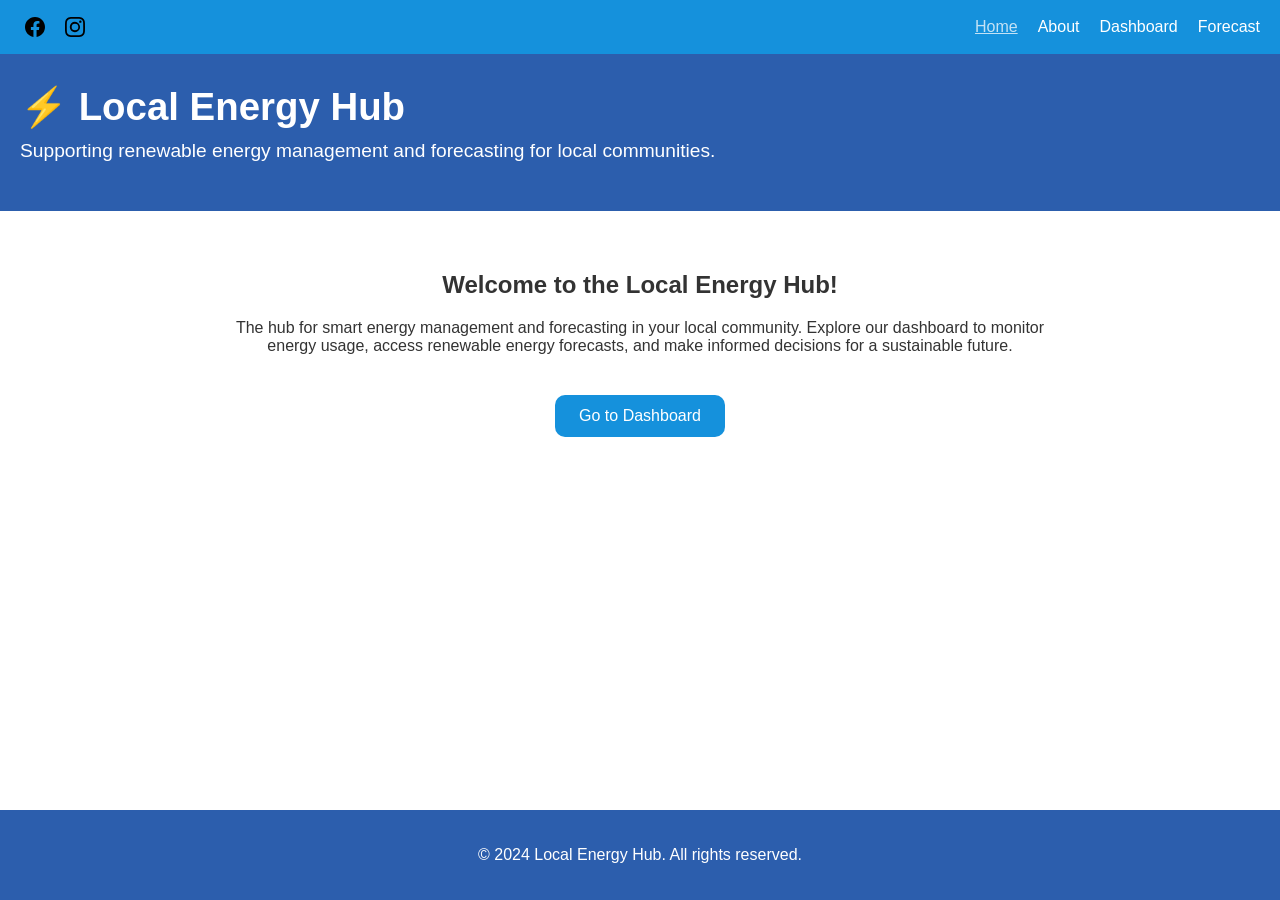
==== index.html @ 80b17054 "Refactor CSS, update navigation active state, fix footer layout, clean HTML structure" ====
<!DOCTYPE html>
<html lang="en">
<head>
    <meta charset="UTF-8">
    <title>Local Energy Hub</title>
    <link rel="stylesheet" href="css/style.css">
</head>

<body>

<header id="homepageHeader">

    <div class="headerTopBar">
        <div id="socialIcons">
            <img class="socialIcon" src="images/facebook.svg" alt="facebook">
            <img class="socialIcon" src="images/instagram.svg" alt="instagram">
        </div>

        <nav id="homepageNavigationMenu">
            <a href="index.html" class="navActive">Home</a>
            <a href="about.html">About</a>
            <a href="dashboard.html">Dashboard</a>
            <a href="forecast.html">Forecast</a>
        </nav>
    </div>

    <div class="headerContent">
        <h1 id="homepageTitle">⚡ Local Energy Hub</h1>
        <p id="homepageSubtitle">
            Supporting renewable energy management and forecasting for local communities.
        </p>
    </div>

</header>

<main>

    <section id="homepageWrapperOne">
        <h2 id="homepageWelcome">Welcome to the Local Energy Hub!</h2>

        <p id="homepageMissionStatement">
            The hub for smart energy management and forecasting in your local community.
            Explore our dashboard to monitor energy usage, access renewable energy forecasts,
            and make informed decisions for a sustainable future.
        </p>
    </section>

    <div id="homepageButtonWrapper">
        <button id="homepageDashboardButton" onclick="location.href='dashboard.html'">
            Go to Dashboard
        </button>
    </div>

</main>

<footer id="homepageFooter">
    <p>&copy; 2024 Local Energy Hub. All rights reserved.</p>
</footer>

</body>
</html>
---- css/style.css ----
/* --------------------------------------------------
   GLOBAL RESET & BASE
-------------------------------------------------- */
* {
    box-sizing: border-box;
}

html, body {
    margin: 0;
    padding: 0;
    height: 100%; /* Needed for sticky footer */
}

body {
    font-family: Arial, sans-serif;
    background: #fff;
    color: #333;

    display: flex;
    flex-direction: column; /* Enables sticky footer */
}

/* --------------------------------------------------
   SHARED HEADER (Homepage + About)
-------------------------------------------------- */
header {
    width: 100%;
    background-color: #2C5EAD;
    color: white;
}

/* Top Bar */
.headerTopBar {
    background-color: #1591DC;
    display: flex;
    justify-content: space-between;
    align-items: center;
    padding: 12px 20px;
    width: 100%;
}

/* Social Icons */
#socialIcons,
#aboutSocialIcons {
    display: flex;
    gap: 10px;
}

.socialIcon {
    width: 30px;
    height: 30px;
    padding: 5px;
    cursor: pointer;
    transition: transform 0.3s ease;
}

.socialIcon:hover {
    transform: scale(1.2);
}

/* Navigation */
#homepageNavigationMenu,
#aboutNavigationMenu {
    display: flex;
    gap: 20px;
}

#homepageNavigationMenu a,
#aboutNavigationMenu a {
    color: white;
    text-decoration: none;
    font-weight: 500;
}

#homepageNavigationMenu a:hover,
#aboutNavigationMenu a:hover {
    text-decoration: underline;
    color: #C4E2F5;
}

/* ACTIVE NAV ITEM */
#homepageNavigationMenu a.navActive,
#aboutNavigationMenu a.navActive {
    text-decoration: underline;
    color: #C4E2F5;
}


/* Header Content */
.headerContent {
    padding: 30px 20px;
}

#homepageTitle,
#aboutTitle {
    margin: 0;
    font-size: 2.4em;
}

#homepageSubtitle,
#aboutSubtitle {
    margin-top: 10px;
    font-size: 1.2em;
}

/* --------------------------------------------------
   MAIN CONTENT (Shared)
-------------------------------------------------- */
main {
    flex: 1; /* Pushes footer down */
    max-width: 900px;
    margin: 40px auto;
    padding: 0 20px;
}

/* --------------------------------------------------
   HOMEPAGE SECTIONS
-------------------------------------------------- */
#homepageWelcome {
    text-align: center;
    margin-bottom: 20px;
}

#homepageMissionStatement {
    text-align: center;
    margin-bottom: 40px;
}

#homepageButtonWrapper {
    text-align: center;
}

/* Buttons */
button {
    background-color: #1591DC;
    color: white;
    border: none;
    padding: 12px 24px;
    border-radius: 10px;
    cursor: pointer;
    font-size: 1em;
    transition: 0.2s ease;
}

button:hover {
    background-color: #C4E2F5;
    color: black;
    border: 1px solid #1591DC;
}

/* --------------------------------------------------
   ABOUT PAGE SECTIONS
-------------------------------------------------- */
#aboutSectionIntro,
#aboutSectionMission,
#aboutSectionTeam {
    margin-bottom: 40px;
}

#aboutWelcome,
#aboutMissionTitle,
#aboutTeamTitle {
    text-align: center;
    margin-bottom: 20px;
}

#aboutDescription,
#aboutMissionText,
#aboutTeamText {
    text-align: center;
    line-height: 1.6;
    max-width: 800px;
    margin: 0 auto;
}

/* --------------------------------------------------
   FOOTER (Shared)
-------------------------------------------------- */
footer {
    background-color: #2C5EAD;
    color: white;
    text-align: center;
    padding: 20px;
    width: 100%;
    margin-top: 40px;
}
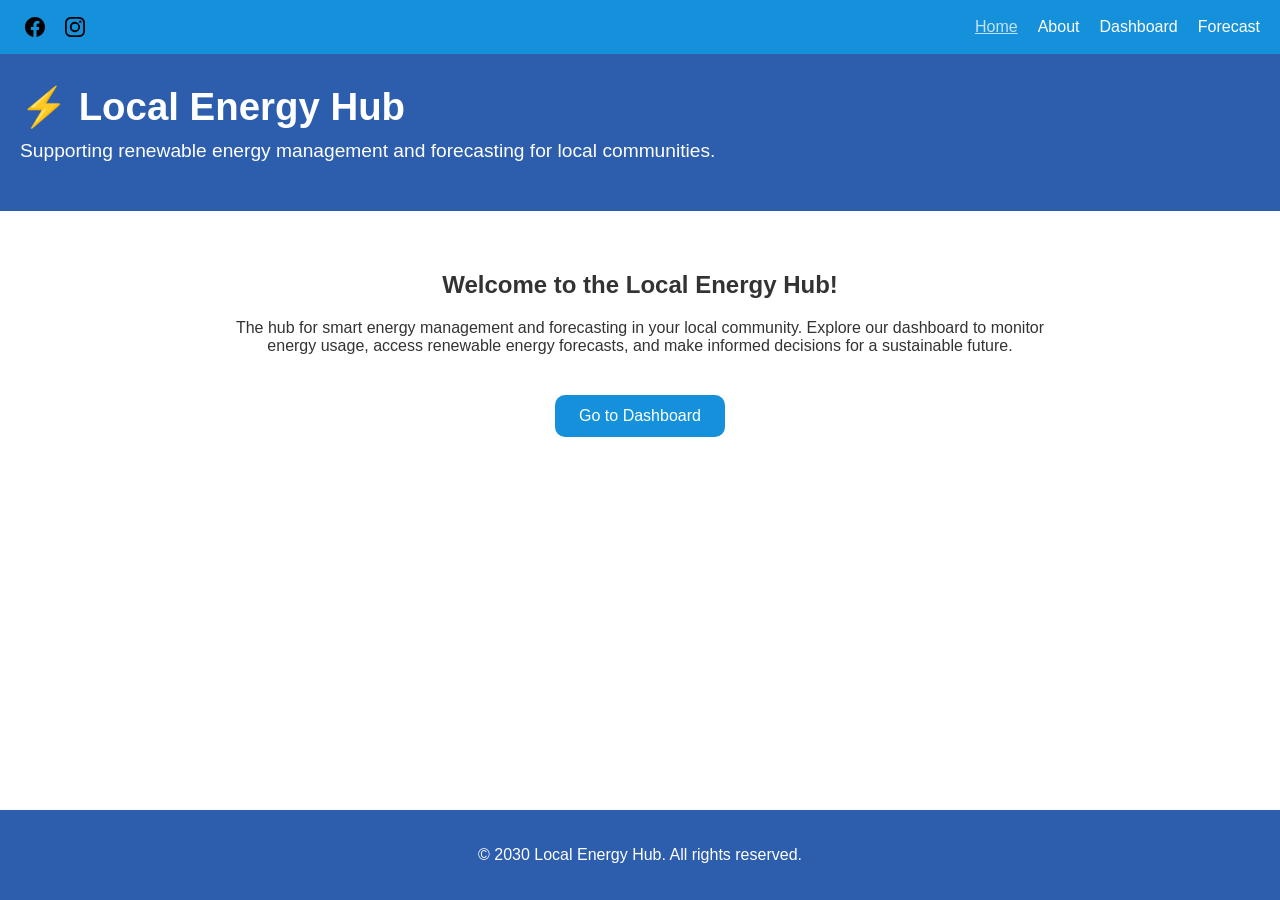
==== commit af17d6a9: "Refactor CSS, 'dashboard.html'. Added folders 'images', 'diagrams', 'icons' and  'photos' inside the" ====
--- a/index.html
+++ b/index.html
@@ -12,8 +12,8 @@
 
     <div class="headerTopBar">
         <div id="socialIcons">
-            <img class="socialIcon" src="images/facebook.svg" alt="facebook">
-            <img class="socialIcon" src="images/instagram.svg" alt="instagram">
+            <img class="socialIcon" src="images/icons/facebook.svg" alt="facebook">
+            <img class="socialIcon" src="images/icons/instagram.svg" alt="instagram">
         </div>
 
         <nav id="homepageNavigationMenu">
@@ -54,7 +54,7 @@
 </main>
 
 <footer id="homepageFooter">
-    <p>&copy; 2024 Local Energy Hub. All rights reserved.</p>
+    <p>&copy; 2030 Local Energy Hub. All rights reserved.</p>
 </footer>
 
 </body>
--- a/css/style.css
+++ b/css/style.css
@@ -41,7 +41,9 @@
 
 /* Social Icons */
 #socialIcons,
-#aboutSocialIcons {
+#aboutSocialIcons,
+#dashboardSocialIcons,
+#forecastSocialIcons {
     display: flex;
     gap: 10px;
 }
@@ -60,27 +62,35 @@
 
 /* Navigation */
 #homepageNavigationMenu,
-#aboutNavigationMenu {
+#aboutNavigationMenu,
+#dashboardNavigationMenu,
+#forecastNavigationMenu {
     display: flex;
     gap: 20px;
 }
 
 #homepageNavigationMenu a,
-#aboutNavigationMenu a {
+#aboutNavigationMenu a,
+#dashboardNavigationMenu a,
+#forecastNavigationMenu a {
     color: white;
     text-decoration: none;
     font-weight: 500;
 }
 
 #homepageNavigationMenu a:hover,
-#aboutNavigationMenu a:hover {
+#aboutNavigationMenu a:hover,
+#dashboardNavigationMenu a:hover,
+#forecastNavigationMenu a:hover {
     text-decoration: underline;
     color: #C4E2F5;
 }
 
 /* ACTIVE NAV ITEM */
 #homepageNavigationMenu a.navActive,
-#aboutNavigationMenu a.navActive {
+#aboutNavigationMenu a.navActive,
+#dashboardNavigationMenu a.navActive,
+#forecastNavigationMenu a.navActive {
     text-decoration: underline;
     color: #C4E2F5;
 }
@@ -92,7 +102,9 @@
 }
 
 #homepageTitle,
-#aboutTitle {
+#aboutTitle,
+#dashboardTitle,
+#forecastTitle {
     margin: 0;
     font-size: 2.4em;
 }
@@ -173,6 +185,32 @@
     margin: 0 auto;
 }
 
+/* About Image */
+#aboutSectionImage img {
+    width: 100%;
+    margin: 0;
+    padding: 0;
+}
+
+#aboutImage {
+  width: 100%;
+  height: 600px;
+  display: block;
+}
+
+
+/* --------------------------------------------------
+   DASHBOARD PAGE SECTIONS
+-------------------------------------------------- */
+
+
+
+/* --------------------------------------------------
+   FORECAST PAGE SECTIONS
+-------------------------------------------------- */
+
+
+
 /* --------------------------------------------------
    FOOTER (Shared)
 -------------------------------------------------- */
@@ -184,3 +222,10 @@
     width: 100%;
     margin-top: 40px;
 }
+
+/* --------------------------------------------------
+   SPACER
+-------------------------------------------------- */
+#spacer-lg {
+    height: 40px;
+}
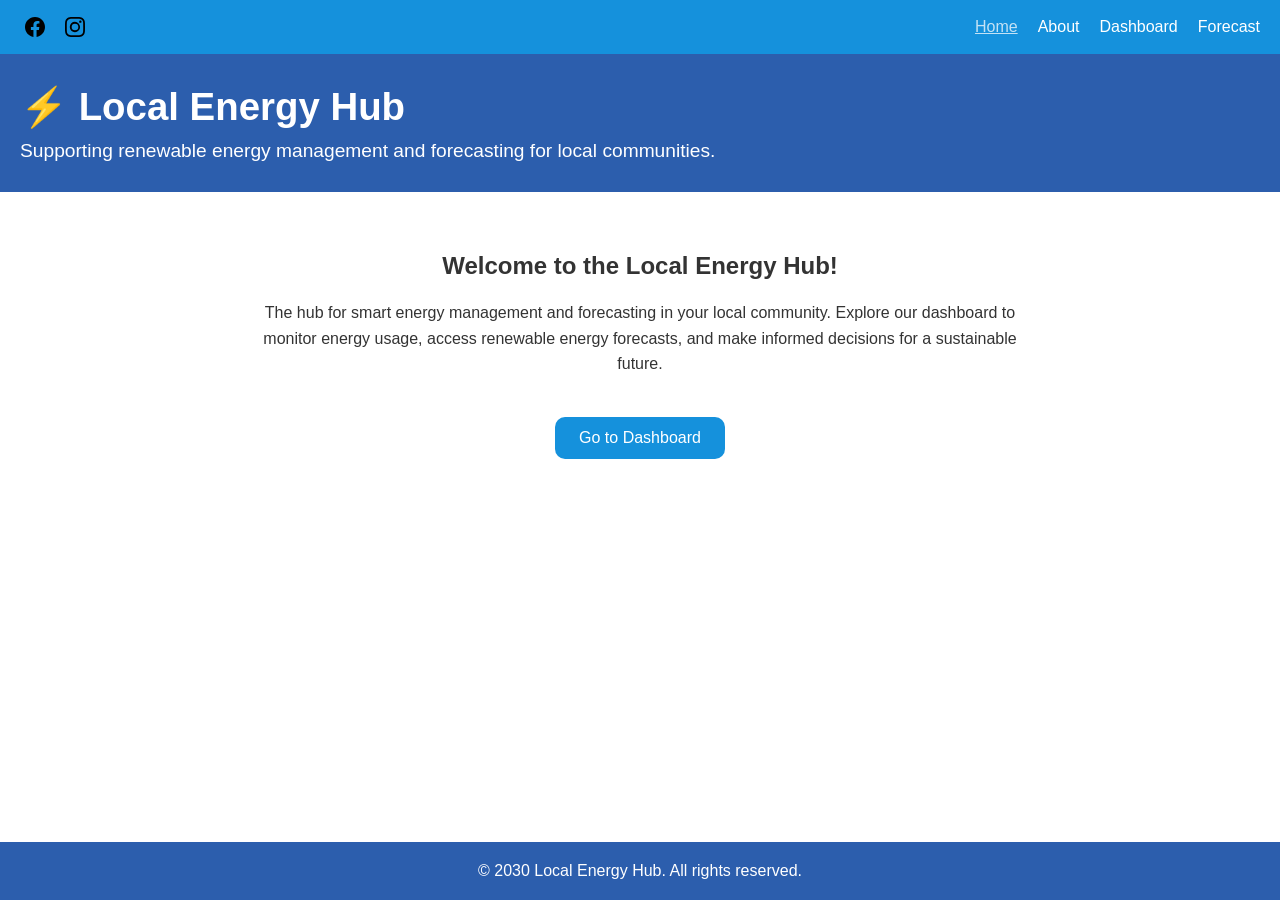
==== commit 3315cdf5: "Refactor CSS, 'dashboard.html'." ====
--- a/index.html
+++ b/index.html
@@ -1,5 +1,6 @@
 <!DOCTYPE html>
 <html lang="en">
+
 <head>
     <meta charset="UTF-8">
     <title>Local Energy Hub</title>
@@ -8,54 +9,84 @@
 
 <body>
 
-<header id="homepageHeader">
+    <header class="site-header">
 
-    <div class="headerTopBar">
-        <div id="socialIcons">
-            <img class="socialIcon" src="images/icons/facebook.svg" alt="facebook">
-            <img class="socialIcon" src="images/icons/instagram.svg" alt="instagram">
+        <div class="header-top-bar">
+
+            <div class="social-icons">
+                <img
+                    class="social-icon"
+                    src="images/icons/facebook.svg"
+                    alt="Facebook"
+                >
+
+                <img
+                    class="social-icon"
+                    src="images/icons/instagram.svg"
+                    alt="Instagram"
+                >
+            </div>
+
+            <nav class="navigation-menu">
+                <a href="index.html" class="nav-active">Home</a>
+                <a href="about.html">About</a>
+                <a href="dashboard.html">Dashboard</a>
+                <a href="forecast.html">Forecast</a>
+            </nav>
+
         </div>
 
-        <nav id="homepageNavigationMenu">
-            <a href="index.html" class="navActive">Home</a>
-            <a href="about.html">About</a>
-            <a href="dashboard.html">Dashboard</a>
-            <a href="forecast.html">Forecast</a>
-        </nav>
-    </div>
+        <div class="header-content">
+            <h1 class="page-title">
+                ⚡ Local Energy Hub
+            </h1>
 
-    <div class="headerContent">
-        <h1 id="homepageTitle">⚡ Local Energy Hub</h1>
-        <p id="homepageSubtitle">
-            Supporting renewable energy management and forecasting for local communities.
-        </p>
-    </div>
+            <p class="page-subtitle">
+                Supporting renewable energy management and forecasting
+                for local communities.
+            </p>
+        </div>
 
-</header>
+    </header>
 
-<main>
 
-    <section id="homepageWrapperOne">
-        <h2 id="homepageWelcome">Welcome to the Local Energy Hub!</h2>
+    <main class="main-content">
 
-        <p id="homepageMissionStatement">
-            The hub for smart energy management and forecasting in your local community.
-            Explore our dashboard to monitor energy usage, access renewable energy forecasts,
-            and make informed decisions for a sustainable future.
-        </p>
-    </section>
+        <section class="content-section">
 
-    <div id="homepageButtonWrapper">
-        <button id="homepageDashboardButton" onclick="location.href='dashboard.html'">
-            Go to Dashboard
-        </button>
-    </div>
+            <h2 class="section-title">
+                Welcome to the Local Energy Hub!
+            </h2>
 
-</main>
+            <p class="section-text">
+                The hub for smart energy management and forecasting
+                in your local community. Explore our dashboard to
+                monitor energy usage, access renewable energy forecasts,
+                and make informed decisions for a sustainable future.
+            </p>
 
-<footer id="homepageFooter">
-    <p>&copy; 2030 Local Energy Hub. All rights reserved.</p>
-</footer>
+        </section>
+
+
+        <div class="home-button-wrapper">
+
+            <button
+                class="button"
+                type="button"
+                onclick="location.href='dashboard.html'"
+            >
+                Go to Dashboard
+            </button>
+
+        </div>
+
+    </main>
+
+
+    <footer class="site-footer">
+        <p>&copy; 2030 Local Energy Hub. All rights reserved.</p>
+    </footer>
 
 </body>
+
 </html>
--- a/css/style.css
+++ b/css/style.css
@@ -1,14 +1,16 @@
 /* --------------------------------------------------
    GLOBAL RESET & BASE
 -------------------------------------------------- */
+
 * {
     box-sizing: border-box;
 }
 
-html, body {
+html,
+body {
     margin: 0;
     padding: 0;
-    height: 100%; /* Needed for sticky footer */
+    height: 100%;
 }
 
 body {
@@ -17,215 +19,358 @@
     color: #333;
 
     display: flex;
-    flex-direction: column; /* Enables sticky footer */
-}
-
-/* --------------------------------------------------
-   SHARED HEADER (Homepage + About)
--------------------------------------------------- */
-header {
+    flex-direction: column;
+}
+
+
+/* --------------------------------------------------
+   HEADER
+-------------------------------------------------- */
+
+.site-header {
     width: 100%;
     background-color: #2C5EAD;
     color: white;
 }
 
+
 /* Top Bar */
-.headerTopBar {
+
+.header-top-bar {
     background-color: #1591DC;
+
     display: flex;
     justify-content: space-between;
     align-items: center;
+
     padding: 12px 20px;
     width: 100%;
 }
 
+
 /* Social Icons */
-#socialIcons,
-#aboutSocialIcons,
-#dashboardSocialIcons,
-#forecastSocialIcons {
+
+.social-icons {
     display: flex;
     gap: 10px;
 }
 
-.socialIcon {
+.social-icon {
     width: 30px;
     height: 30px;
     padding: 5px;
+
     cursor: pointer;
+
     transition: transform 0.3s ease;
 }
 
-.socialIcon:hover {
+.social-icon:hover {
     transform: scale(1.2);
 }
 
+
 /* Navigation */
-#homepageNavigationMenu,
-#aboutNavigationMenu,
-#dashboardNavigationMenu,
-#forecastNavigationMenu {
+
+.navigation-menu {
     display: flex;
     gap: 20px;
 }
 
-#homepageNavigationMenu a,
-#aboutNavigationMenu a,
-#dashboardNavigationMenu a,
-#forecastNavigationMenu a {
+.navigation-menu a {
     color: white;
+
     text-decoration: none;
     font-weight: 500;
 }
 
-#homepageNavigationMenu a:hover,
-#aboutNavigationMenu a:hover,
-#dashboardNavigationMenu a:hover,
-#forecastNavigationMenu a:hover {
+.navigation-menu a:hover,
+.navigation-menu a.nav-active {
+    color: #C4E2F5;
+
     text-decoration: underline;
-    color: #C4E2F5;
-}
-
-/* ACTIVE NAV ITEM */
-#homepageNavigationMenu a.navActive,
-#aboutNavigationMenu a.navActive,
-#dashboardNavigationMenu a.navActive,
-#forecastNavigationMenu a.navActive {
-    text-decoration: underline;
-    color: #C4E2F5;
 }
 
 
 /* Header Content */
-.headerContent {
+
+.header-content {
     padding: 30px 20px;
 }
 
-#homepageTitle,
-#aboutTitle,
-#dashboardTitle,
-#forecastTitle {
+.page-title {
     margin: 0;
     font-size: 2.4em;
 }
 
-#homepageSubtitle,
-#aboutSubtitle {
+.page-subtitle {
     margin-top: 10px;
+    margin-bottom: 0;
+
     font-size: 1.2em;
 }
 
-/* --------------------------------------------------
-   MAIN CONTENT (Shared)
--------------------------------------------------- */
-main {
-    flex: 1; /* Pushes footer down */
+
+/* --------------------------------------------------
+   MAIN CONTENT
+-------------------------------------------------- */
+
+.main-content {
+    flex: 1;
+
+    width: 100%;
     max-width: 900px;
+
     margin: 40px auto;
     padding: 0 20px;
 }
 
-/* --------------------------------------------------
-   HOMEPAGE SECTIONS
--------------------------------------------------- */
-#homepageWelcome {
-    text-align: center;
+
+/* --------------------------------------------------
+   SHARED SECTIONS
+-------------------------------------------------- */
+
+.content-section {
+    margin-bottom: 40px;
+}
+
+.section-title {
     margin-bottom: 20px;
-}
-
-#homepageMissionStatement {
-    text-align: center;
-    margin-bottom: 40px;
-}
-
-#homepageButtonWrapper {
-    text-align: center;
-}
-
-/* Buttons */
-button {
+
+    text-align: center;
+}
+
+.section-text {
+    max-width: 800px;
+
+    margin: 0 auto;
+
+    text-align: center;
+    line-height: 1.6;
+}
+
+
+/* --------------------------------------------------
+   BUTTONS
+-------------------------------------------------- */
+
+.button {
     background-color: #1591DC;
     color: white;
+
     border: none;
+    border-radius: 10px;
+
     padding: 12px 24px;
-    border-radius: 10px;
+
     cursor: pointer;
     font-size: 1em;
+
     transition: 0.2s ease;
 }
 
-button:hover {
+.button:hover {
     background-color: #C4E2F5;
     color: black;
+
     border: 1px solid #1591DC;
 }
 
-/* --------------------------------------------------
-   ABOUT PAGE SECTIONS
--------------------------------------------------- */
-#aboutSectionIntro,
-#aboutSectionMission,
-#aboutSectionTeam {
-    margin-bottom: 40px;
-}
-
-#aboutWelcome,
-#aboutMissionTitle,
-#aboutTeamTitle {
-    text-align: center;
-    margin-bottom: 20px;
-}
-
-#aboutDescription,
-#aboutMissionText,
-#aboutTeamText {
-    text-align: center;
+
+/* --------------------------------------------------
+   HOMEPAGE
+-------------------------------------------------- */
+
+.home-button-wrapper {
+    text-align: center;
+}
+
+
+/* --------------------------------------------------
+   ABOUT PAGE
+-------------------------------------------------- */
+
+.about-image-section img {
+    width: 100%;
+
+    margin: 0;
+    padding: 0;
+}
+
+.about-image {
+    width: 100%;
+    height: 600px;
+
+    display: block;
+    object-fit: cover;
+}
+
+
+/* --------------------------------------------------
+   DASHBOARD PAGE
+-------------------------------------------------- */
+
+.dashboard-section {
+    margin-bottom: 50px;
+}
+
+
+/* Energy Cards */
+
+.energy-cards {
+    display: flex;
+    gap: 20px;
+
+    margin-top: 30px;
+}
+
+.energy-card {
+    flex: 1;
+
+    padding: 20px;
+
+    background-color: #F5F9FC;
+
+    border: 1px solid #C4E2F5;
+    border-radius: 10px;
+
+    text-align: center;
+}
+
+.energy-card-title {
+    margin-top: 0;
+    margin-bottom: 15px;
+}
+
+.energy-value {
+    margin: 0;
+
+    color: #2C5EAD;
+
+    font-size: 2em;
+    font-weight: bold;
+}
+
+.energy-label {
+    margin-top: 10px;
+    margin-bottom: 0;
+
+    color: #666;
+}
+
+
+/* Energy Insight */
+
+.energy-insight {
+    max-width: 700px;
+
+    margin: 30px auto 0;
+    padding: 25px;
+
+    background-color: #F5F9FC;
+
+    border: 1px solid #C4E2F5;
+    border-radius: 10px;
+
+    text-align: center;
+}
+
+.energy-insight h3 {
+    margin-top: 0;
+
+    color: #2C5EAD;
+}
+
+.energy-insight p {
     line-height: 1.6;
-    max-width: 800px;
-    margin: 0 auto;
-}
-
-/* About Image */
-#aboutSectionImage img {
-    width: 100%;
-    margin: 0;
-    padding: 0;
-}
-
-#aboutImage {
-  width: 100%;
-  height: 600px;
-  display: block;
-}
-
-
-/* --------------------------------------------------
-   DASHBOARD PAGE SECTIONS
--------------------------------------------------- */
-
-
-
-/* --------------------------------------------------
-   FORECAST PAGE SECTIONS
--------------------------------------------------- */
-
-
-
-/* --------------------------------------------------
-   FOOTER (Shared)
--------------------------------------------------- */
-footer {
+}
+
+
+/* Progress Bar */
+
+.progress-bar {
+    width: 100%;
+    height: 20px;
+
+    margin-top: 20px;
+
+    background-color: #ddd;
+
+    border-radius: 10px;
+
+    overflow: hidden;
+}
+
+.progress-bar-fill {
+    width: 62%;
+    height: 100%;
+
+    background-color: #1591DC;
+}
+
+.progress-label {
+    margin-bottom: 0;
+
+    font-weight: bold;
+}
+
+
+/* Chart */
+
+.chart-placeholder {
+    min-height: 250px;
+
+    display: flex;
+    justify-content: center;
+    align-items: center;
+
+    margin-top: 30px;
+
+    background-color: #F5F9FC;
+
+    border: 2px dashed #C4E2F5;
+    border-radius: 10px;
+
+    color: #666;
+}
+
+.chart-placeholder p {
+    margin: 0;
+}
+
+
+/* --------------------------------------------------
+   FORECAST PAGE
+-------------------------------------------------- */
+
+/* Forecast styles will go here later. */
+
+
+/* --------------------------------------------------
+   FOOTER
+-------------------------------------------------- */
+
+.site-footer {
+    width: 100%;
+
+    margin-top: 40px;
+    padding: 20px;
+
     background-color: #2C5EAD;
     color: white;
-    text-align: center;
-    padding: 20px;
-    width: 100%;
-    margin-top: 40px;
-}
+
+    text-align: center;
+}
+
+.site-footer p {
+    margin: 0;
+}
+
 
 /* --------------------------------------------------
    SPACER
 -------------------------------------------------- */
-#spacer-lg {
+
+.spacer-lg {
     height: 40px;
 }
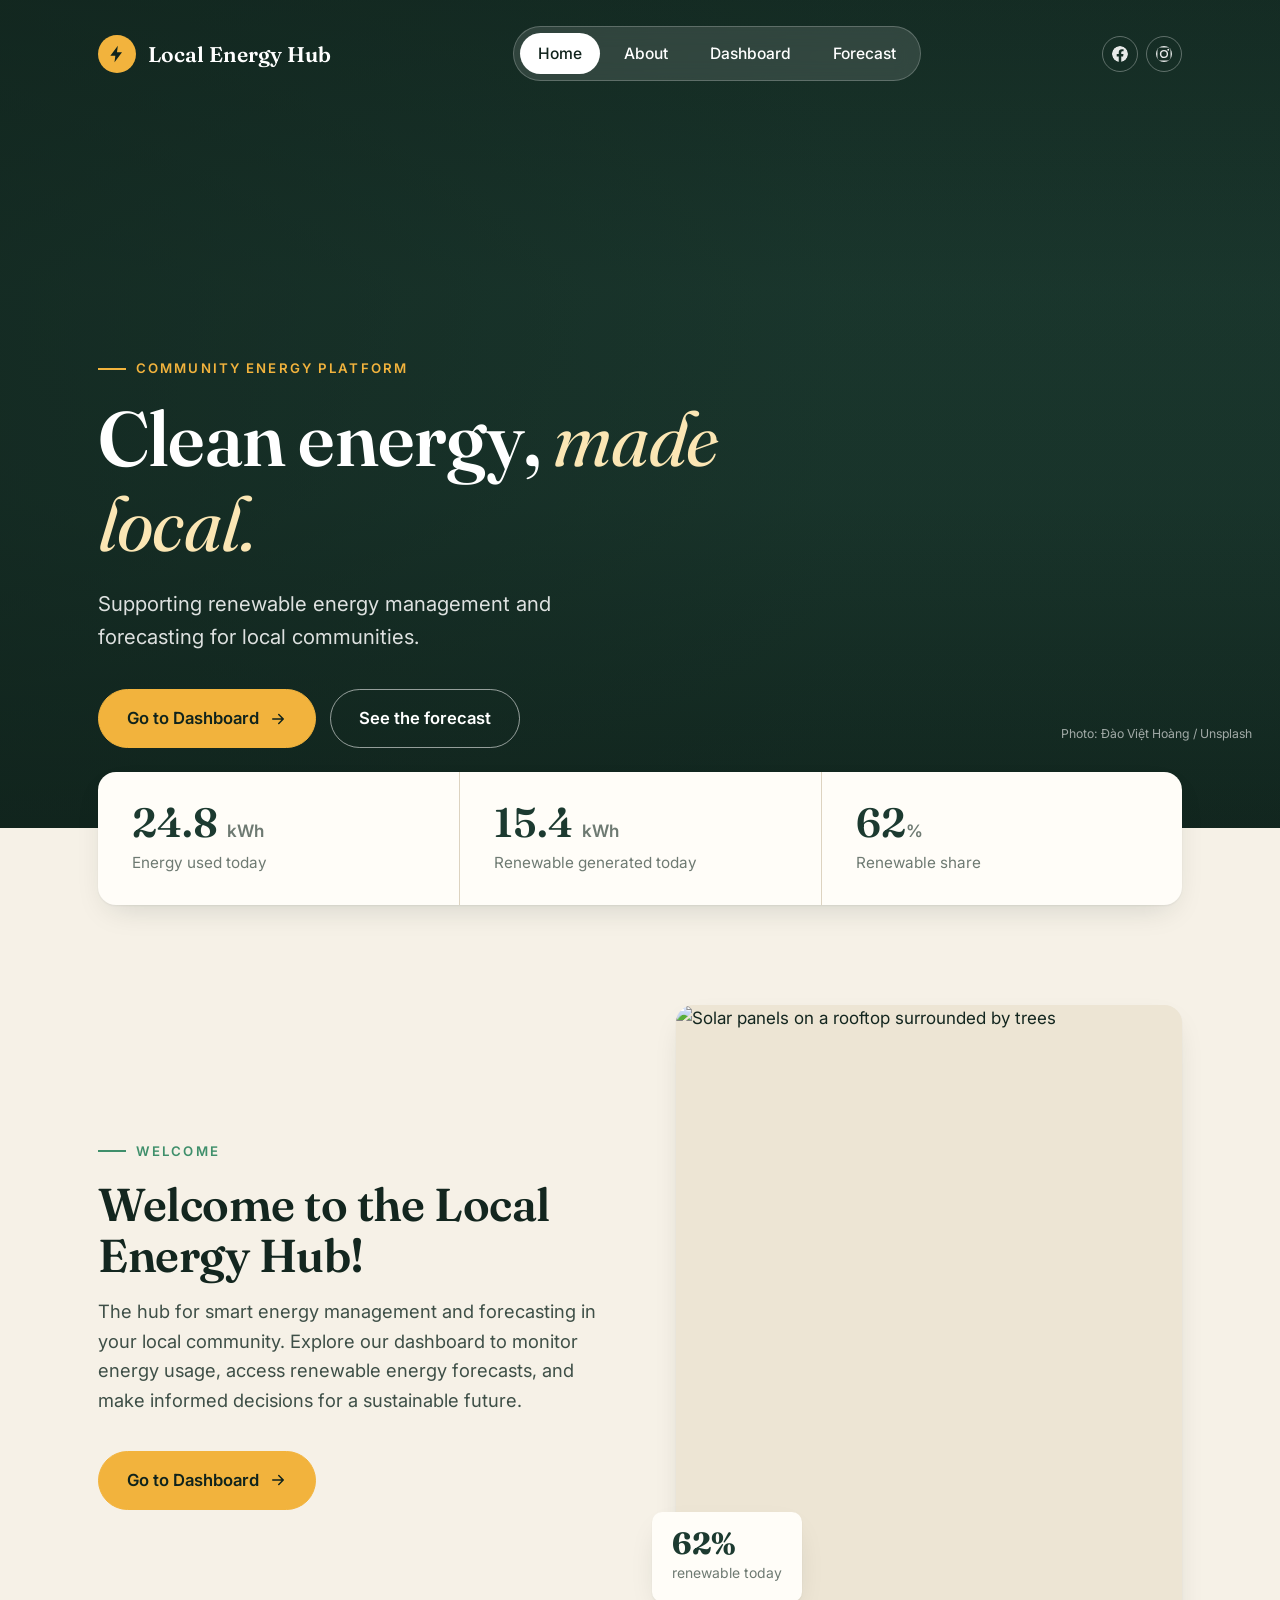
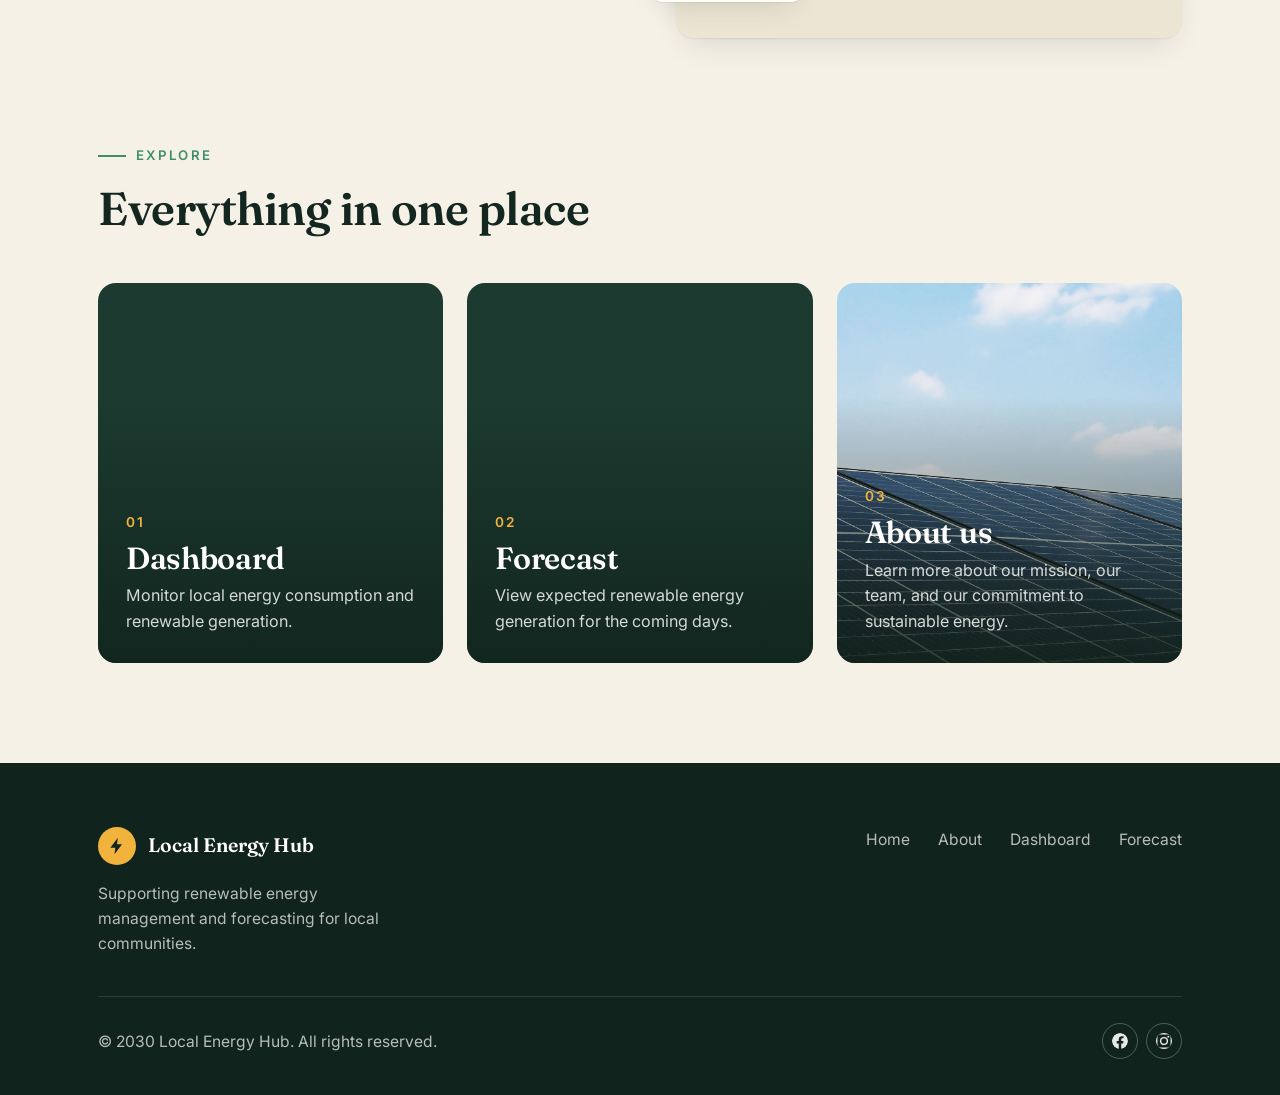
==== commit 102adce4: "Redesign site visuals with photos and new layout Co-Authored-By: Claude Opus 5.5 <noreply@anthropic." ====
--- a/index.html
+++ b/index.html
@@ -3,88 +3,148 @@
 
 <head>
     <meta charset="UTF-8">
+    <meta name="viewport" content="width=device-width, initial-scale=1.0">
     <title>Local Energy Hub</title>
+    <link rel="preconnect" href="https://fonts.googleapis.com">
+    <link rel="preconnect" href="https://fonts.gstatic.com" crossorigin>
+    <link href="https://fonts.googleapis.com/css2?family=Fraunces:ital,opsz,wght@0,9..144,400;0,9..144,600;1,9..144,400&family=Inter:wght@400;500;600;700&display=swap" rel="stylesheet">
     <link rel="stylesheet" href="css/style.css">
 </head>
 
 <body>
 
     <header class="site-header">
+        <div class="container header-top-bar">
+            <a class="brand" href="index.html">
+                <span class="brand-mark"><svg viewBox="0 0 24 24" fill="currentColor" aria-hidden="true"><path d="M13 2 4 14h6l-1 8 9-12h-6z"/></svg></span>
+                Local Energy Hub
+            </a>
+            <nav class="navigation-menu">
+                    <a href="index.html" class="nav-active">Home</a>
+                    <a href="about.html">About</a>
+                    <a href="dashboard.html">Dashboard</a>
+                    <a href="forecast.html">Forecast</a>
+            </nav>
+            <div class="social-icons">
+                    <img class="social-icon" src="images/icons/facebook.svg" alt="Facebook">
+                    <img class="social-icon" src="images/icons/instagram.svg" alt="Instagram">
+                </div>
+        </div>
+    </header>
 
-        <div class="header-top-bar">
+    <section class="hero hero-home" style="background-image: url('https://images.unsplash.com/photo-1767627616133-8486af8da288?auto=format&fit=crop&w=1800&q=80');">
+        <div class="container">
+            <p class="eyebrow">Community energy platform</p>
+            <h1 class="page-title">Clean energy, <em>made local.</em></h1>
+            <p class="page-subtitle">
+                Supporting renewable energy management and forecasting for local communities.
+            </p>
+            <div class="hero-actions">
+                <a class="button" href="dashboard.html">Go to Dashboard <svg viewBox="0 0 24 24" fill="none" stroke="currentColor" stroke-width="2" stroke-linecap="round" stroke-linejoin="round" aria-hidden="true"><path d="M5 12h14M13 6l6 6-6 6"/></svg></a>
+                <a class="button button-ghost" href="forecast.html">See the forecast</a>
+            </div>
+        </div>
+        <p class="photo-credit">Photo: Đào Việt Hoàng / Unsplash</p>
+    </section>
 
-            <div class="social-icons">
-                <img
-                    class="social-icon"
-                    src="images/icons/facebook.svg"
-                    alt="Facebook"
-                >
-
-                <img
-                    class="social-icon"
-                    src="images/icons/instagram.svg"
-                    alt="Instagram"
-                >
+    <main class="main-content">
+        <div class="container">
+            <div class="stat-strip">
+                <div class="stat">
+                    <p class="stat-value">24.8 <small>kWh</small></p>
+                    <p class="stat-label">Energy used today</p>
+                </div>
+                <div class="stat">
+                    <p class="stat-value">15.4 <small>kWh</small></p>
+                    <p class="stat-label">Renewable generated today</p>
+                </div>
+                <div class="stat">
+                    <p class="stat-value">62<small>%</small></p>
+                    <p class="stat-label">Renewable share</p>
+                </div>
             </div>
-
-            <nav class="navigation-menu">
-                <a href="index.html" class="nav-active">Home</a>
-                <a href="about.html">About</a>
-                <a href="dashboard.html">Dashboard</a>
-                <a href="forecast.html">Forecast</a>
-            </nav>
-
         </div>
 
-        <div class="header-content">
-            <h1 class="page-title">
-                ⚡ Local Energy Hub
-            </h1>
-
-            <p class="page-subtitle">
-                Supporting renewable energy management and forecasting
-                for local communities.
-            </p>
-        </div>
-
-    </header>
-
-
-    <main class="main-content">
+        <section class="content-section">
+            <div class="container split">
+                <div>
+                    <p class="eyebrow">Welcome</p>
+                    <h2 class="section-title">Welcome to the Local Energy Hub!</h2>
+                    <p class="section-text">
+                        The hub for smart energy management and forecasting
+                        in your local community. Explore our dashboard to
+                        monitor energy usage, access renewable energy forecasts,
+                        and make informed decisions for a sustainable future.
+                    </p>
+                    <div class="home-button-wrapper">
+                        <a class="button" href="dashboard.html">Go to Dashboard <svg viewBox="0 0 24 24" fill="none" stroke="currentColor" stroke-width="2" stroke-linecap="round" stroke-linejoin="round" aria-hidden="true"><path d="M5 12h14M13 6l6 6-6 6"/></svg></a>
+                    </div>
+                </div>
+                <div class="split-media">
+                    <img src="https://images.unsplash.com/photo-1762960504300-1bcbdd8d9e53?auto=format&fit=crop&w=1200&q=80" alt="Solar panels on a rooftop surrounded by trees">
+                    <div class="media-badge">
+                        <strong>62%</strong>
+                        <span>renewable today</span>
+                    </div>
+                </div>
+            </div>
+        </section>
 
         <section class="content-section">
-
-            <h2 class="section-title">
-                Welcome to the Local Energy Hub!
-            </h2>
-
-            <p class="section-text">
-                The hub for smart energy management and forecasting
-                in your local community. Explore our dashboard to
-                monitor energy usage, access renewable energy forecasts,
-                and make informed decisions for a sustainable future.
-            </p>
-
+            <div class="container">
+                <div class="section-head">
+                    <p class="eyebrow">Explore</p>
+                    <h2 class="section-title">Everything in one place</h2>
+                </div>
+                <div class="tiles">
+                    <a class="tile" href="dashboard.html" style="background-image: url('https://images.unsplash.com/photo-1602315458066-a6ca1638b96f?auto=format&fit=crop&w=900&q=80');">
+                        <span class="tile-number">01</span>
+                        <h3>Dashboard</h3>
+                        <p>Monitor local energy consumption and renewable generation.</p>
+                    </a>
+                    <a class="tile" href="forecast.html" style="background-image: url('https://images.unsplash.com/photo-1780047053902-9bcf0f8af9fb?auto=format&fit=crop&w=900&q=80');">
+                        <span class="tile-number">02</span>
+                        <h3>Forecast</h3>
+                        <p>View expected renewable energy generation for the coming days.</p>
+                    </a>
+                    <a class="tile" href="about.html" style="background-image: url('images/photos/solar-panels-web.jpg');">
+                        <span class="tile-number">03</span>
+                        <h3>About us</h3>
+                        <p>Learn more about our mission, our team, and our commitment to sustainable energy.</p>
+                    </a>
+                </div>
+            </div>
         </section>
-
-
-        <div class="home-button-wrapper">
-
-            <button
-                class="button"
-                type="button"
-                onclick="location.href='dashboard.html'"
-            >
-                Go to Dashboard
-            </button>
-
-        </div>
-
     </main>
 
-
     <footer class="site-footer">
-        <p>&copy; 2030 Local Energy Hub. All rights reserved.</p>
+        <div class="container">
+            <div class="footer-grid">
+                <div>
+                    <a class="brand" href="index.html">
+                        <span class="brand-mark"><svg viewBox="0 0 24 24" fill="currentColor" aria-hidden="true"><path d="M13 2 4 14h6l-1 8 9-12h-6z"/></svg></span>
+                        Local Energy Hub
+                    </a>
+                    <p class="footer-tagline">
+                        Supporting renewable energy management and forecasting
+                        for local communities.
+                    </p>
+                </div>
+                <nav class="footer-links">
+                    <a href="index.html">Home</a>
+                    <a href="about.html">About</a>
+                    <a href="dashboard.html">Dashboard</a>
+                    <a href="forecast.html">Forecast</a>
+                </nav>
+            </div>
+            <div class="footer-bottom">
+                <p>&copy; 2030 Local Energy Hub. All rights reserved.</p>
+                <div class="social-icons">
+                    <img class="social-icon" src="images/icons/facebook.svg" alt="Facebook">
+                    <img class="social-icon" src="images/icons/instagram.svg" alt="Instagram">
+                </div>
+            </div>
+        </div>
     </footer>
 
 </body>
--- a/css/style.css
+++ b/css/style.css
@@ -1,3 +1,35 @@
+/* --------------------------------------------------
+   LOCAL ENERGY HUB · REDESIGN
+   Warm, editorial "indie studio" look:
+   cream paper, deep forest ink, sun-yellow accent.
+-------------------------------------------------- */
+
+:root {
+    --paper: #F6F1E7;
+    --paper-deep: #EDE5D4;
+    --card: #FFFDF8;
+    --ink: #13261F;
+    --ink-soft: #3E4F47;
+    --muted: #6E7A72;
+    --line: #DDD3C0;
+
+    --forest: #1C3A30;
+    --forest-deep: #10231C;
+    --leaf: #3F8F6B;
+    --sun: #F2B33D;
+    --sun-soft: #FBE6B4;
+    --sky: #6FA8C7;
+
+    --radius: 18px;
+    --radius-sm: 10px;
+    --shadow: 0 1px 2px rgba(19, 38, 31, 0.06),
+              0 12px 32px -12px rgba(19, 38, 31, 0.18);
+
+    --font-display: "Fraunces", Georgia, serif;
+    --font-body: "Inter", system-ui, -apple-system, "Segoe UI", sans-serif;
+}
+
+
 /* --------------------------------------------------
    GLOBAL RESET & BASE
 -------------------------------------------------- */
@@ -10,41 +42,165 @@
 body {
     margin: 0;
     padding: 0;
-    height: 100%;
 }
 
 body {
-    font-family: Arial, sans-serif;
-    background: #fff;
-    color: #333;
+    min-height: 100vh;
 
     display: flex;
     flex-direction: column;
+
+    background: var(--paper);
+    color: var(--ink);
+
+    font-family: var(--font-body);
+    font-size: 17px;
+    line-height: 1.6;
+
+    -webkit-font-smoothing: antialiased;
+}
+
+img {
+    max-width: 100%;
+    display: block;
+}
+
+a {
+    color: inherit;
+}
+
+h1,
+h2,
+h3 {
+    font-family: var(--font-display);
+    font-weight: 600;
+    line-height: 1.1;
+    letter-spacing: -0.01em;
+}
+
+.container {
+    width: 100%;
+    max-width: 1140px;
+
+    margin: 0 auto;
+    padding: 0 28px;
+}
+
+.eyebrow {
+    display: inline-flex;
+    align-items: center;
+    gap: 10px;
+
+    margin: 0 0 18px;
+
+    font-size: 0.78em;
+    font-weight: 600;
+    letter-spacing: 0.16em;
+    text-transform: uppercase;
+
+    color: var(--leaf);
+}
+
+.eyebrow::before {
+    content: "";
+
+    width: 28px;
+    height: 2px;
+
+    background: currentColor;
 }
 
 
 /* --------------------------------------------------
-   HEADER
+   SHARED HEADER (sits on top of the hero photo)
 -------------------------------------------------- */
 
 .site-header {
-    width: 100%;
-    background-color: #2C5EAD;
-    color: white;
-}
-
-
-/* Top Bar */
+    position: absolute;
+    top: 0;
+    left: 0;
+    right: 0;
+    z-index: 10;
+
+    color: #fff;
+}
 
 .header-top-bar {
-    background-color: #1591DC;
-
     display: flex;
     justify-content: space-between;
     align-items: center;
 
-    padding: 12px 20px;
-    width: 100%;
+    padding-top: 26px;
+    padding-bottom: 26px;
+}
+
+.brand {
+    display: flex;
+    align-items: center;
+    gap: 12px;
+
+    text-decoration: none;
+
+    font-family: var(--font-display);
+    font-size: 1.25em;
+    font-weight: 600;
+}
+
+.brand-mark {
+    width: 38px;
+    height: 38px;
+
+    display: grid;
+    place-items: center;
+
+    border-radius: 50%;
+
+    background: var(--sun);
+    color: var(--forest-deep);
+}
+
+.brand-mark svg {
+    width: 20px;
+    height: 20px;
+}
+
+
+/* Navigation */
+
+.navigation-menu {
+    display: flex;
+    align-items: center;
+    gap: 6px;
+
+    padding: 6px;
+
+    background: rgba(255, 255, 255, 0.12);
+    border: 1px solid rgba(255, 255, 255, 0.22);
+    border-radius: 999px;
+
+    backdrop-filter: blur(10px);
+    -webkit-backdrop-filter: blur(10px);
+}
+
+.navigation-menu a {
+    padding: 8px 18px;
+
+    border-radius: 999px;
+
+    font-size: 0.92em;
+    font-weight: 500;
+    text-decoration: none;
+
+    transition: background 0.2s ease, color 0.2s ease;
+}
+
+.navigation-menu a:hover {
+    background: rgba(255, 255, 255, 0.16);
+}
+
+.navigation-menu a.nav-active {
+    background: #fff;
+    color: var(--forest-deep);
 }
 
 
@@ -52,62 +208,123 @@
 
 .social-icons {
     display: flex;
-    gap: 10px;
+    gap: 8px;
 }
 
 .social-icon {
-    width: 30px;
-    height: 30px;
-    padding: 5px;
+    width: 36px;
+    height: 36px;
+    padding: 9px;
+
+    border: 1px solid rgba(255, 255, 255, 0.35);
+    border-radius: 50%;
+
+    filter: invert(1);
+    opacity: 0.9;
 
     cursor: pointer;
 
-    transition: transform 0.3s ease;
+    transition: transform 0.2s ease;
+}
+
+/* invert() flips the border too, so draw it dark to end up light */
+.site-header .social-icon {
+    border-color: rgba(0, 0, 0, 0.35);
 }
 
 .social-icon:hover {
-    transform: scale(1.2);
-}
-
-
-/* Navigation */
-
-.navigation-menu {
-    display: flex;
-    gap: 20px;
-}
-
-.navigation-menu a {
-    color: white;
-
-    text-decoration: none;
-    font-weight: 500;
-}
-
-.navigation-menu a:hover,
-.navigation-menu a.nav-active {
-    color: #C4E2F5;
-
-    text-decoration: underline;
-}
-
-
-/* Header Content */
-
-.header-content {
-    padding: 30px 20px;
+    transform: translateY(-2px);
+}
+
+
+/* --------------------------------------------------
+   HERO (photo header on every page)
+-------------------------------------------------- */
+
+.hero {
+    position: relative;
+
+    min-height: 560px;
+
+    display: flex;
+    align-items: flex-end;
+
+    padding: 170px 0 80px;
+
+    background-color: var(--forest);
+    background-size: cover;
+    background-position: center;
+
+    color: #fff;
+
+    overflow: hidden;
+}
+
+.hero::before {
+    content: "";
+
+    position: absolute;
+    inset: 0;
+
+    background:
+        linear-gradient(90deg, rgba(16, 35, 28, 0.6) 0%, rgba(16, 35, 28, 0.15) 65%),
+        linear-gradient(180deg, rgba(16, 35, 28, 0.55) 0%, rgba(16, 35, 28, 0.05) 35%, rgba(16, 35, 28, 0.15) 60%, rgba(16, 35, 28, 0.85) 100%);
+}
+
+.hero > .container {
+    position: relative;
+}
+
+.hero-home {
+    min-height: 92vh;
+}
+
+.hero-home .photo-credit {
+    bottom: 72px;
+}
+
+.hero .eyebrow {
+    color: var(--sun);
 }
 
 .page-title {
-    margin: 0;
-    font-size: 2.4em;
+    max-width: 780px;
+
+    margin: 0;
+
+    font-size: clamp(2.6em, 6vw, 4.6em);
+}
+
+.page-title em {
+    font-style: italic;
+    font-weight: 400;
+    color: var(--sun-soft);
 }
 
 .page-subtitle {
-    margin-top: 10px;
-    margin-bottom: 0;
+    max-width: 560px;
+
+    margin: 22px 0 0;
 
     font-size: 1.2em;
+    color: rgba(255, 255, 255, 0.86);
+}
+
+.hero-actions {
+    display: flex;
+    flex-wrap: wrap;
+    gap: 14px;
+
+    margin-top: 36px;
+}
+
+.photo-credit {
+    position: absolute;
+    right: 28px;
+    bottom: 18px;
+
+    font-size: 0.72em;
+    color: rgba(255, 255, 255, 0.6);
 }
 
 
@@ -117,36 +334,96 @@
 
 .main-content {
     flex: 1;
-
+}
+
+.content-section {
+    padding: 100px 0;
+}
+
+.content-section + .content-section {
+    padding-top: 0;
+}
+
+.section-head {
+    max-width: 640px;
+
+    margin-bottom: 48px;
+}
+
+.section-head.centered {
+    margin-left: auto;
+    margin-right: auto;
+
+    text-align: center;
+}
+
+.section-title {
+    margin: 0 0 16px;
+
+    font-size: clamp(2em, 3.6vw, 2.8em);
+}
+
+.section-text {
+    margin: 0;
+
+    font-size: 1.08em;
+    color: var(--ink-soft);
+}
+
+
+/* Split layout: text + photo */
+
+.split {
+    display: grid;
+    grid-template-columns: 1fr 1fr;
+    align-items: center;
+    gap: 72px;
+}
+
+.split.reverse .split-media {
+    order: -1;
+}
+
+.split-media {
+    position: relative;
+}
+
+.split-media img {
     width: 100%;
-    max-width: 900px;
-
-    margin: 40px auto;
-    padding: 0 20px;
-}
-
-
-/* --------------------------------------------------
-   SHARED SECTIONS
--------------------------------------------------- */
-
-.content-section {
-    margin-bottom: 40px;
-}
-
-.section-title {
-    margin-bottom: 20px;
-
-    text-align: center;
-}
-
-.section-text {
-    max-width: 800px;
-
-    margin: 0 auto;
-
-    text-align: center;
-    line-height: 1.6;
+    aspect-ratio: 4 / 5;
+
+    object-fit: cover;
+
+    border-radius: var(--radius);
+
+    background: var(--paper-deep);
+    box-shadow: var(--shadow);
+}
+
+.split-media .media-badge {
+    position: absolute;
+    left: -24px;
+    bottom: 36px;
+
+    padding: 16px 20px;
+
+    background: var(--card);
+    border-radius: var(--radius-sm);
+    box-shadow: var(--shadow);
+}
+
+.media-badge strong {
+    display: block;
+
+    font-family: var(--font-display);
+    font-size: 1.8em;
+    line-height: 1;
+    color: var(--forest);
+}
+
+.media-badge span {
+    font-size: 0.82em;
+    color: var(--muted);
 }
 
 
@@ -155,25 +432,47 @@
 -------------------------------------------------- */
 
 .button {
-    background-color: #1591DC;
-    color: white;
-
-    border: none;
-    border-radius: 10px;
-
-    padding: 12px 24px;
+    display: inline-flex;
+    align-items: center;
+    gap: 10px;
+
+    padding: 15px 28px;
+
+    background: var(--sun);
+    color: var(--forest-deep);
+
+    border: 1px solid var(--sun);
+    border-radius: 999px;
+
+    font-family: var(--font-body);
+    font-size: 0.98em;
+    font-weight: 600;
+    text-decoration: none;
 
     cursor: pointer;
-    font-size: 1em;
-
-    transition: 0.2s ease;
+
+    transition: transform 0.2s ease, background 0.2s ease;
 }
 
 .button:hover {
-    background-color: #C4E2F5;
-    color: black;
-
-    border: 1px solid #1591DC;
+    transform: translateY(-2px);
+    background: #F7C35E;
+}
+
+.button-ghost {
+    background: transparent;
+    color: #fff;
+
+    border-color: rgba(255, 255, 255, 0.55);
+}
+
+.button-ghost:hover {
+    background: rgba(255, 255, 255, 0.12);
+}
+
+.button svg {
+    width: 18px;
+    height: 18px;
 }
 
 
@@ -181,8 +480,145 @@
    HOMEPAGE
 -------------------------------------------------- */
 
+/* Stat strip overlapping the hero */
+
+.stat-strip {
+    position: relative;
+    z-index: 2;
+
+    display: grid;
+    grid-template-columns: repeat(3, 1fr);
+
+    margin-top: -56px;
+
+    background: var(--card);
+    border-radius: var(--radius);
+    box-shadow: var(--shadow);
+}
+
+.stat {
+    padding: 30px 34px;
+}
+
+.stat + .stat {
+    border-left: 1px solid var(--line);
+}
+
+.stat-value {
+    margin: 0;
+
+    font-family: var(--font-display);
+    font-size: 2.4em;
+    font-weight: 600;
+    line-height: 1;
+    color: var(--forest);
+}
+
+.stat-value small {
+    font-family: var(--font-body);
+    font-size: 0.42em;
+    font-weight: 600;
+    color: var(--muted);
+}
+
+.stat-label {
+    margin: 8px 0 0;
+
+    font-size: 0.9em;
+    color: var(--muted);
+}
+
+
+/* Page tiles */
+
+.tiles {
+    display: grid;
+    grid-template-columns: repeat(3, 1fr);
+    gap: 24px;
+}
+
+.tile {
+    position: relative;
+
+    min-height: 380px;
+
+    display: flex;
+    flex-direction: column;
+    justify-content: flex-end;
+
+    padding: 28px;
+
+    border-radius: var(--radius);
+
+    background-color: var(--forest);
+    background-size: cover;
+    background-position: center;
+
+    color: #fff;
+    text-decoration: none;
+
+    overflow: hidden;
+
+    transition: transform 0.3s ease;
+}
+
+.tile::before {
+    content: "";
+
+    position: absolute;
+    inset: 0;
+
+    background: linear-gradient(180deg, rgba(16, 35, 28, 0) 30%, rgba(16, 35, 28, 0.88) 100%);
+}
+
+.tile > * {
+    position: relative;
+}
+
+.tile:hover {
+    transform: translateY(-4px);
+}
+
+.tile-number {
+    font-size: 0.8em;
+    font-weight: 600;
+    letter-spacing: 0.14em;
+    color: var(--sun);
+}
+
+.tile h3 {
+    margin: 8px 0 8px;
+
+    font-size: 1.8em;
+}
+
+.tile p {
+    margin: 0;
+
+    font-size: 0.95em;
+    color: rgba(255, 255, 255, 0.82);
+}
+
+
+/* Dark band / call to action */
+
+.band {
+    padding: 100px 0;
+
+    background: var(--forest);
+    color: #fff;
+}
+
+.band .section-text {
+    color: rgba(255, 255, 255, 0.78);
+}
+
+.band .eyebrow {
+    color: var(--sun);
+}
+
 .home-button-wrapper {
-    text-align: center;
+    margin-top: 36px;
 }
 
 
@@ -190,19 +626,96 @@
    ABOUT PAGE
 -------------------------------------------------- */
 
-.about-image-section img {
-    width: 100%;
-
-    margin: 0;
+.mission-quote {
+    max-width: 900px;
+
+    margin: 0 auto;
+
+    text-align: center;
+}
+
+.mission-quote blockquote {
+    margin: 0 0 28px;
+
+    font-family: var(--font-display);
+    font-size: clamp(1.6em, 3vw, 2.3em);
+    font-weight: 400;
+    line-height: 1.3;
+}
+
+.mission-quote blockquote em {
+    color: var(--sun);
+}
+
+.values {
+    display: grid;
+    grid-template-columns: repeat(3, 1fr);
+    gap: 24px;
+
+    margin-top: 60px;
+
+    text-align: left;
+}
+
+.value {
+    padding: 26px;
+
+    border: 1px solid rgba(255, 255, 255, 0.16);
+    border-radius: var(--radius-sm);
+}
+
+.value h3 {
+    margin: 14px 0 6px;
+
+    font-size: 1.25em;
+}
+
+.value p {
+    margin: 0;
+
+    font-size: 0.95em;
+    color: rgba(255, 255, 255, 0.72);
+}
+
+.icon-dot {
+    width: 44px;
+    height: 44px;
+
+    display: grid;
+    place-items: center;
+
+    border-radius: 50%;
+
+    background: var(--sun);
+    color: var(--forest-deep);
+}
+
+.icon-dot svg {
+    width: 22px;
+    height: 22px;
+}
+
+.team-roles {
+    display: flex;
+    flex-wrap: wrap;
+    gap: 10px;
+
+    margin: 28px 0 0;
     padding: 0;
-}
-
-.about-image {
-    width: 100%;
-    height: 600px;
-
-    display: block;
-    object-fit: cover;
+
+    list-style: none;
+}
+
+.team-roles li {
+    padding: 8px 16px;
+
+    border: 1px solid var(--line);
+    border-radius: 999px;
+
+    background: var(--card);
+
+    font-size: 0.88em;
+    font-weight: 500;
 }
 
 
@@ -211,78 +724,183 @@
 -------------------------------------------------- */
 
 .dashboard-section {
-    margin-bottom: 50px;
+    padding: 80px 0 0;
+}
+
+.dashboard-section:last-child {
+    padding-bottom: 100px;
+}
+
+.section-row {
+    display: flex;
+    justify-content: space-between;
+    align-items: flex-end;
+    gap: 24px;
+
+    margin-bottom: 32px;
+}
+
+.section-row .section-title {
+    margin-bottom: 8px;
+}
+
+.live-chip {
+    display: inline-flex;
+    align-items: center;
+    gap: 8px;
+
+    padding: 7px 14px;
+
+    border: 1px solid var(--line);
+    border-radius: 999px;
+
+    background: var(--card);
+
+    font-size: 0.85em;
+    font-weight: 500;
+    color: var(--ink-soft);
+    white-space: nowrap;
+}
+
+.live-chip::before {
+    content: "";
+
+    width: 8px;
+    height: 8px;
+
+    border-radius: 50%;
+
+    background: var(--leaf);
+    box-shadow: 0 0 0 4px rgba(63, 143, 107, 0.2);
 }
 
 
 /* Energy Cards */
 
 .energy-cards {
-    display: flex;
-    gap: 20px;
-
-    margin-top: 30px;
+    display: grid;
+    grid-template-columns: repeat(3, 1fr);
+    gap: 24px;
 }
 
 .energy-card {
-    flex: 1;
-
-    padding: 20px;
-
-    background-color: #F5F9FC;
-
-    border: 1px solid #C4E2F5;
-    border-radius: 10px;
-
-    text-align: center;
+    padding: 28px;
+
+    background: var(--card);
+
+    border: 1px solid var(--line);
+    border-radius: var(--radius);
+}
+
+.energy-card-head {
+    display: flex;
+    justify-content: space-between;
+    align-items: center;
+
+    margin-bottom: 26px;
 }
 
 .energy-card-title {
-    margin-top: 0;
-    margin-bottom: 15px;
+    margin: 0;
+
+    font-family: var(--font-body);
+    font-size: 0.95em;
+    font-weight: 600;
+    letter-spacing: 0;
+    color: var(--ink-soft);
+}
+
+.energy-card .icon-dot {
+    width: 40px;
+    height: 40px;
+}
+
+.icon-dot.leaf {
+    background: #D9EDE2;
+    color: var(--leaf);
+}
+
+.icon-dot.ink {
+    background: var(--paper-deep);
+    color: var(--forest);
 }
 
 .energy-value {
     margin: 0;
 
-    color: #2C5EAD;
-
-    font-size: 2em;
-    font-weight: bold;
+    font-family: var(--font-display);
+    font-size: 3em;
+    font-weight: 600;
+    line-height: 1;
+    color: var(--forest);
+}
+
+.energy-value small {
+    font-family: var(--font-body);
+    font-size: 0.36em;
+    font-weight: 600;
+    color: var(--muted);
 }
 
 .energy-label {
-    margin-top: 10px;
-    margin-bottom: 0;
-
-    color: #666;
+    margin: 12px 0 0;
+
+    font-size: 0.9em;
+    color: var(--muted);
+}
+
+.energy-card.featured {
+    background: var(--forest);
+    border-color: var(--forest);
+    color: #fff;
+}
+
+.energy-card.featured .energy-card-title,
+.energy-card.featured .energy-label {
+    color: rgba(255, 255, 255, 0.72);
+}
+
+.energy-card.featured .energy-value {
+    color: var(--sun);
 }
 
 
 /* Energy Insight */
 
 .energy-insight {
-    max-width: 700px;
-
-    margin: 30px auto 0;
-    padding: 25px;
-
-    background-color: #F5F9FC;
-
-    border: 1px solid #C4E2F5;
-    border-radius: 10px;
-
-    text-align: center;
+    display: grid;
+    grid-template-columns: 1.1fr 1fr;
+
+    background: var(--card);
+
+    border: 1px solid var(--line);
+    border-radius: var(--radius);
+
+    overflow: hidden;
+}
+
+.energy-insight-body {
+    padding: 40px;
 }
 
 .energy-insight h3 {
-    margin-top: 0;
-
-    color: #2C5EAD;
+    margin: 0 0 12px;
+
+    font-size: 1.7em;
 }
 
 .energy-insight p {
-    line-height: 1.6;
+    margin: 0;
+
+    color: var(--ink-soft);
+}
+
+.energy-insight-media {
+    min-height: 280px;
+
+    background-size: cover;
+    background-position: center;
+    background-color: var(--paper-deep);
 }
 
 
@@ -290,52 +908,88 @@
 
 .progress-bar {
     width: 100%;
-    height: 20px;
-
-    margin-top: 20px;
-
-    background-color: #ddd;
-
-    border-radius: 10px;
+    height: 14px;
+
+    margin-top: 30px;
+
+    background: var(--paper-deep);
+
+    border-radius: 999px;
 
     overflow: hidden;
 }
 
 .progress-bar-fill {
-    width: 62%;
     height: 100%;
 
-    background-color: #1591DC;
+    background: linear-gradient(90deg, var(--leaf), var(--sun));
+
+    border-radius: 999px;
+}
+
+.progress-scale {
+    display: flex;
+    justify-content: space-between;
+
+    margin-top: 10px;
+
+    font-size: 0.82em;
+    color: var(--muted);
 }
 
 .progress-label {
-    margin-bottom: 0;
-
-    font-weight: bold;
+    margin: 0;
+
+    font-weight: 700;
+    color: var(--forest);
 }
 
 
 /* Chart */
 
-.chart-placeholder {
-    min-height: 250px;
-
-    display: flex;
-    justify-content: center;
+.chart-card {
+    padding: 32px 32px 24px;
+
+    background: var(--card);
+
+    border: 1px solid var(--line);
+    border-radius: var(--radius);
+}
+
+.chart-legend {
+    display: flex;
+    gap: 22px;
+
+    margin-bottom: 18px;
+
+    font-size: 0.88em;
+    color: var(--ink-soft);
+}
+
+.chart-legend span {
+    display: inline-flex;
     align-items: center;
-
-    margin-top: 30px;
-
-    background-color: #F5F9FC;
-
-    border: 2px dashed #C4E2F5;
-    border-radius: 10px;
-
-    color: #666;
-}
-
-.chart-placeholder p {
-    margin: 0;
+    gap: 8px;
+}
+
+.chart-legend i {
+    width: 14px;
+    height: 4px;
+
+    border-radius: 2px;
+}
+
+.energy-chart {
+    width: 100%;
+    height: auto;
+
+    overflow: visible;
+}
+
+.energy-chart text {
+    font-family: var(--font-body);
+    font-size: 12px;
+    fill: var(--muted);
 }
 
 
@@ -343,7 +997,229 @@
    FORECAST PAGE
 -------------------------------------------------- */
 
-/* Forecast styles will go here later. */
+.forecast-section {
+    padding: 80px 0 0;
+}
+
+.forecast-section:last-child {
+    padding-bottom: 100px;
+}
+
+
+/* Forecast Cards */
+
+.forecast-cards {
+    display: grid;
+    grid-template-columns: repeat(3, 1fr);
+    gap: 24px;
+}
+
+.forecast-card {
+    position: relative;
+
+    padding: 30px;
+
+    background: var(--card);
+
+    border: 1px solid var(--line);
+    border-radius: var(--radius);
+
+    overflow: hidden;
+}
+
+.forecast-card.best {
+    border-color: var(--sun);
+    box-shadow: 0 0 0 1px var(--sun), var(--shadow);
+}
+
+.forecast-tag {
+    position: absolute;
+    top: 22px;
+    right: 22px;
+
+    padding: 5px 12px;
+
+    border-radius: 999px;
+
+    background: var(--sun-soft);
+
+    font-size: 0.75em;
+    font-weight: 700;
+    letter-spacing: 0.06em;
+    text-transform: uppercase;
+    color: #8A5A00;
+}
+
+.forecast-day {
+    margin: 0;
+
+    font-size: 1.6em;
+}
+
+.forecast-date {
+    margin: 4px 0 0;
+
+    font-size: 0.88em;
+    color: var(--muted);
+}
+
+.forecast-icon {
+    width: 76px;
+    height: 76px;
+
+    margin: 26px 0;
+}
+
+.forecast-value {
+    margin: 0;
+
+    font-family: var(--font-display);
+    font-size: 2.7em;
+    font-weight: 600;
+    line-height: 1;
+    color: var(--forest);
+}
+
+.forecast-value small {
+    font-family: var(--font-body);
+    font-size: 0.38em;
+    font-weight: 600;
+    color: var(--muted);
+}
+
+.forecast-meter {
+    height: 8px;
+
+    margin-top: 22px;
+
+    background: var(--paper-deep);
+    border-radius: 999px;
+
+    overflow: hidden;
+}
+
+.forecast-meter div {
+    height: 100%;
+
+    border-radius: 999px;
+}
+
+.forecast-level {
+    margin: 10px 0 0;
+
+    font-size: 0.9em;
+    font-weight: 600;
+}
+
+.level-high {
+    color: var(--leaf);
+}
+
+.level-medium {
+    color: #B9811A;
+}
+
+.level-low {
+    color: #5D7F95;
+}
+
+
+/* Forecast Summary + Tip */
+
+.forecast-pair {
+    display: grid;
+    grid-template-columns: 1.4fr 1fr;
+    gap: 24px;
+}
+
+.forecast-summary {
+    position: relative;
+
+    min-height: 320px;
+
+    display: flex;
+    flex-direction: column;
+    justify-content: flex-end;
+
+    padding: 40px;
+
+    border-radius: var(--radius);
+
+    background-color: var(--forest);
+    background-size: cover;
+    background-position: center;
+
+    color: #fff;
+
+    overflow: hidden;
+}
+
+.forecast-summary::before {
+    content: "";
+
+    position: absolute;
+    inset: 0;
+
+    background: linear-gradient(90deg, rgba(16, 35, 28, 0.9) 0%, rgba(16, 35, 28, 0.35) 100%);
+}
+
+.forecast-summary > * {
+    position: relative;
+}
+
+.forecast-summary h3 {
+    margin: 0;
+
+    font-family: var(--font-body);
+    font-size: 0.85em;
+    font-weight: 600;
+    letter-spacing: 0.14em;
+    text-transform: uppercase;
+    color: var(--sun);
+}
+
+.forecast-summary-value {
+    margin: 10px 0 12px;
+
+    font-family: var(--font-display);
+    font-size: 4em;
+    font-weight: 600;
+    line-height: 1;
+}
+
+.forecast-summary p {
+    max-width: 380px;
+
+    margin: 0;
+
+    color: rgba(255, 255, 255, 0.85);
+}
+
+.energy-tip {
+    display: flex;
+    flex-direction: column;
+    justify-content: space-between;
+    gap: 30px;
+
+    padding: 40px;
+
+    background: var(--sun-soft);
+
+    border-radius: var(--radius);
+}
+
+.energy-tip h3 {
+    margin: 18px 0 0;
+
+    font-size: 1.6em;
+}
+
+.energy-tip p {
+    margin: 0;
+
+    font-size: 1.05em;
+    color: var(--ink-soft);
+}
 
 
 /* --------------------------------------------------
@@ -351,26 +1227,124 @@
 -------------------------------------------------- */
 
 .site-footer {
-    width: 100%;
-
-    margin-top: 40px;
-    padding: 20px;
-
-    background-color: #2C5EAD;
-    color: white;
-
-    text-align: center;
-}
-
-.site-footer p {
-    margin: 0;
+    padding: 64px 0 36px;
+
+    background: var(--forest-deep);
+    color: rgba(255, 255, 255, 0.7);
+
+    font-size: 0.92em;
+}
+
+.footer-grid {
+    display: flex;
+    justify-content: space-between;
+    align-items: flex-start;
+    gap: 40px;
+
+    padding-bottom: 40px;
+
+    border-bottom: 1px solid rgba(255, 255, 255, 0.12);
+}
+
+.footer-grid .brand {
+    color: #fff;
+}
+
+.footer-tagline {
+    max-width: 320px;
+
+    margin: 16px 0 0;
+}
+
+.footer-links {
+    display: flex;
+    gap: 28px;
+}
+
+.footer-links a {
+    text-decoration: none;
+}
+
+.footer-links a:hover {
+    color: #fff;
+}
+
+.footer-bottom {
+    display: flex;
+    justify-content: space-between;
+    align-items: center;
+
+    padding-top: 26px;
+}
+
+.footer-bottom p {
+    margin: 0;
+}
+
+.site-footer .social-icon {
+    border-color: rgba(0, 0, 0, 0.3);
 }
 
 
 /* --------------------------------------------------
-   SPACER
+   RESPONSIVE
 -------------------------------------------------- */
 
-.spacer-lg {
-    height: 40px;
-}+@media (max-width: 900px) {
+    .split,
+    .energy-insight,
+    .forecast-pair {
+        grid-template-columns: 1fr;
+    }
+
+    .split {
+        gap: 40px;
+    }
+
+    .split.reverse .split-media {
+        order: 0;
+    }
+
+    .split-media .media-badge {
+        left: 16px;
+    }
+
+    .tiles,
+    .values,
+    .energy-cards,
+    .forecast-cards,
+    .stat-strip {
+        grid-template-columns: 1fr;
+    }
+
+    .stat + .stat {
+        border-left: none;
+        border-top: 1px solid var(--line);
+    }
+
+    .header-top-bar .social-icons {
+        display: none;
+    }
+
+    .footer-grid,
+    .footer-bottom,
+    .section-row {
+        flex-direction: column;
+        align-items: flex-start;
+    }
+}
+
+@media (max-width: 640px) {
+    .container {
+        padding: 0 16px;
+    }
+
+    .header-top-bar {
+        flex-direction: column;
+        gap: 16px;
+    }
+
+    .navigation-menu a {
+        padding: 8px 12px;
+    }
+}
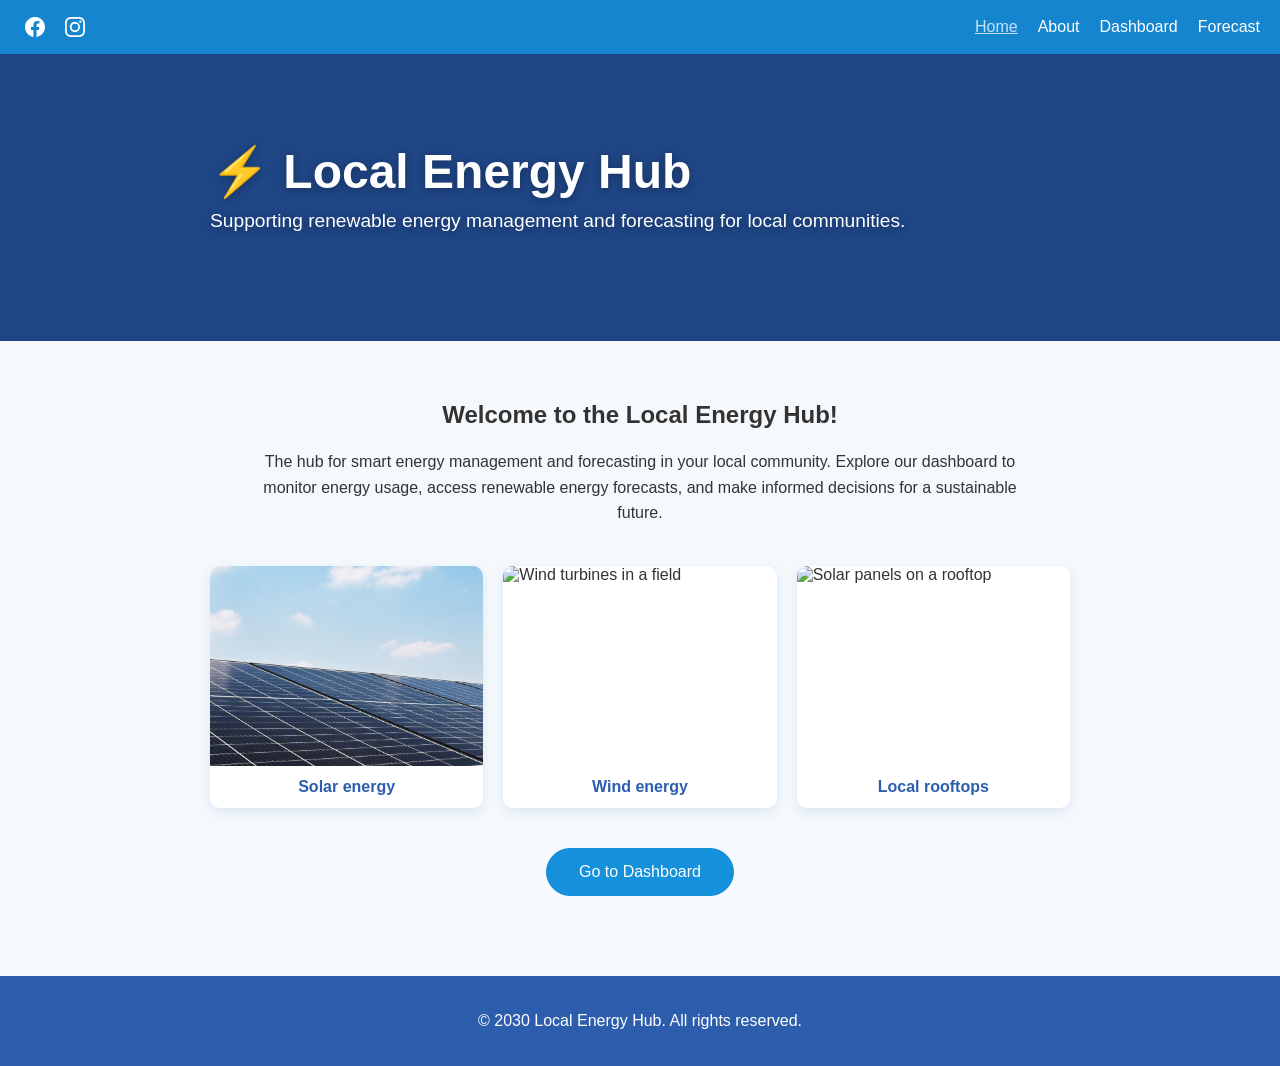
==== commit b64077f2: "Go back to the first draft's simple layout, keep photos Co-Authored-By: Claude Opus 5.5 <noreply@ant" ====
--- a/index.html
+++ b/index.html
@@ -5,146 +5,116 @@
     <meta charset="UTF-8">
     <meta name="viewport" content="width=device-width, initial-scale=1.0">
     <title>Local Energy Hub</title>
-    <link rel="preconnect" href="https://fonts.googleapis.com">
-    <link rel="preconnect" href="https://fonts.gstatic.com" crossorigin>
-    <link href="https://fonts.googleapis.com/css2?family=Fraunces:ital,opsz,wght@0,9..144,400;0,9..144,600;1,9..144,400&family=Inter:wght@400;500;600;700&display=swap" rel="stylesheet">
     <link rel="stylesheet" href="css/style.css">
 </head>
 
 <body>
 
-    <header class="site-header">
-        <div class="container header-top-bar">
-            <a class="brand" href="index.html">
-                <span class="brand-mark"><svg viewBox="0 0 24 24" fill="currentColor" aria-hidden="true"><path d="M13 2 4 14h6l-1 8 9-12h-6z"/></svg></span>
-                Local Energy Hub
-            </a>
+    <header class="site-header header-home">
+
+        <div class="header-top-bar">
+
+            <div class="social-icons">
+                <img
+                    class="social-icon"
+                    src="images/icons/facebook.svg"
+                    alt="Facebook"
+                >
+
+                <img
+                    class="social-icon"
+                    src="images/icons/instagram.svg"
+                    alt="Instagram"
+                >
+            </div>
+
             <nav class="navigation-menu">
-                    <a href="index.html" class="nav-active">Home</a>
-                    <a href="about.html">About</a>
-                    <a href="dashboard.html">Dashboard</a>
-                    <a href="forecast.html">Forecast</a>
+                <a href="index.html" class="nav-active">Home</a>
+                <a href="about.html">About</a>
+                <a href="dashboard.html">Dashboard</a>
+                <a href="forecast.html">Forecast</a>
             </nav>
-            <div class="social-icons">
-                    <img class="social-icon" src="images/icons/facebook.svg" alt="Facebook">
-                    <img class="social-icon" src="images/icons/instagram.svg" alt="Instagram">
-                </div>
+
         </div>
+
+        <div class="header-content">
+            <h1 class="page-title">
+                ⚡ Local Energy Hub
+            </h1>
+
+            <p class="page-subtitle">
+                Supporting renewable energy management and forecasting
+                for local communities.
+            </p>
+        </div>
+
     </header>
 
-    <section class="hero hero-home" style="background-image: url('https://images.unsplash.com/photo-1767627616133-8486af8da288?auto=format&fit=crop&w=1800&q=80');">
-        <div class="container">
-            <p class="eyebrow">Community energy platform</p>
-            <h1 class="page-title">Clean energy, <em>made local.</em></h1>
-            <p class="page-subtitle">
-                Supporting renewable energy management and forecasting for local communities.
-            </p>
-            <div class="hero-actions">
-                <a class="button" href="dashboard.html">Go to Dashboard <svg viewBox="0 0 24 24" fill="none" stroke="currentColor" stroke-width="2" stroke-linecap="round" stroke-linejoin="round" aria-hidden="true"><path d="M5 12h14M13 6l6 6-6 6"/></svg></a>
-                <a class="button button-ghost" href="forecast.html">See the forecast</a>
-            </div>
-        </div>
-        <p class="photo-credit">Photo: Đào Việt Hoàng / Unsplash</p>
-    </section>
 
     <main class="main-content">
-        <div class="container">
-            <div class="stat-strip">
-                <div class="stat">
-                    <p class="stat-value">24.8 <small>kWh</small></p>
-                    <p class="stat-label">Energy used today</p>
-                </div>
-                <div class="stat">
-                    <p class="stat-value">15.4 <small>kWh</small></p>
-                    <p class="stat-label">Renewable generated today</p>
-                </div>
-                <div class="stat">
-                    <p class="stat-value">62<small>%</small></p>
-                    <p class="stat-label">Renewable share</p>
-                </div>
-            </div>
+
+        <section class="content-section">
+
+            <h2 class="section-title">
+                Welcome to the Local Energy Hub!
+            </h2>
+
+            <p class="section-text">
+                The hub for smart energy management and forecasting
+                in your local community. Explore our dashboard to
+                monitor energy usage, access renewable energy forecasts,
+                and make informed decisions for a sustainable future.
+            </p>
+
+        </section>
+
+
+        <section class="photo-row">
+
+            <figure class="photo-card">
+                <img
+                    src="images/photos/solar-panels-web.jpg"
+                    alt="Solar panels"
+                >
+                <figcaption>Solar energy</figcaption>
+            </figure>
+
+            <figure class="photo-card">
+                <img
+                    src="https://images.unsplash.com/photo-1602315458066-a6ca1638b96f?auto=format&fit=crop&w=800&q=80"
+                    alt="Wind turbines in a field"
+                >
+                <figcaption>Wind energy</figcaption>
+            </figure>
+
+            <figure class="photo-card">
+                <img
+                    src="https://images.unsplash.com/photo-1762960504300-1bcbdd8d9e53?auto=format&fit=crop&w=800&q=80"
+                    alt="Solar panels on a rooftop"
+                >
+                <figcaption>Local rooftops</figcaption>
+            </figure>
+
+        </section>
+
+
+        <div class="home-button-wrapper">
+
+            <button
+                class="button"
+                type="button"
+                onclick="location.href='dashboard.html'"
+            >
+                Go to Dashboard
+            </button>
+
         </div>
 
-        <section class="content-section">
-            <div class="container split">
-                <div>
-                    <p class="eyebrow">Welcome</p>
-                    <h2 class="section-title">Welcome to the Local Energy Hub!</h2>
-                    <p class="section-text">
-                        The hub for smart energy management and forecasting
-                        in your local community. Explore our dashboard to
-                        monitor energy usage, access renewable energy forecasts,
-                        and make informed decisions for a sustainable future.
-                    </p>
-                    <div class="home-button-wrapper">
-                        <a class="button" href="dashboard.html">Go to Dashboard <svg viewBox="0 0 24 24" fill="none" stroke="currentColor" stroke-width="2" stroke-linecap="round" stroke-linejoin="round" aria-hidden="true"><path d="M5 12h14M13 6l6 6-6 6"/></svg></a>
-                    </div>
-                </div>
-                <div class="split-media">
-                    <img src="https://images.unsplash.com/photo-1762960504300-1bcbdd8d9e53?auto=format&fit=crop&w=1200&q=80" alt="Solar panels on a rooftop surrounded by trees">
-                    <div class="media-badge">
-                        <strong>62%</strong>
-                        <span>renewable today</span>
-                    </div>
-                </div>
-            </div>
-        </section>
-
-        <section class="content-section">
-            <div class="container">
-                <div class="section-head">
-                    <p class="eyebrow">Explore</p>
-                    <h2 class="section-title">Everything in one place</h2>
-                </div>
-                <div class="tiles">
-                    <a class="tile" href="dashboard.html" style="background-image: url('https://images.unsplash.com/photo-1602315458066-a6ca1638b96f?auto=format&fit=crop&w=900&q=80');">
-                        <span class="tile-number">01</span>
-                        <h3>Dashboard</h3>
-                        <p>Monitor local energy consumption and renewable generation.</p>
-                    </a>
-                    <a class="tile" href="forecast.html" style="background-image: url('https://images.unsplash.com/photo-1780047053902-9bcf0f8af9fb?auto=format&fit=crop&w=900&q=80');">
-                        <span class="tile-number">02</span>
-                        <h3>Forecast</h3>
-                        <p>View expected renewable energy generation for the coming days.</p>
-                    </a>
-                    <a class="tile" href="about.html" style="background-image: url('images/photos/solar-panels-web.jpg');">
-                        <span class="tile-number">03</span>
-                        <h3>About us</h3>
-                        <p>Learn more about our mission, our team, and our commitment to sustainable energy.</p>
-                    </a>
-                </div>
-            </div>
-        </section>
     </main>
 
+
     <footer class="site-footer">
-        <div class="container">
-            <div class="footer-grid">
-                <div>
-                    <a class="brand" href="index.html">
-                        <span class="brand-mark"><svg viewBox="0 0 24 24" fill="currentColor" aria-hidden="true"><path d="M13 2 4 14h6l-1 8 9-12h-6z"/></svg></span>
-                        Local Energy Hub
-                    </a>
-                    <p class="footer-tagline">
-                        Supporting renewable energy management and forecasting
-                        for local communities.
-                    </p>
-                </div>
-                <nav class="footer-links">
-                    <a href="index.html">Home</a>
-                    <a href="about.html">About</a>
-                    <a href="dashboard.html">Dashboard</a>
-                    <a href="forecast.html">Forecast</a>
-                </nav>
-            </div>
-            <div class="footer-bottom">
-                <p>&copy; 2030 Local Energy Hub. All rights reserved.</p>
-                <div class="social-icons">
-                    <img class="social-icon" src="images/icons/facebook.svg" alt="Facebook">
-                    <img class="social-icon" src="images/icons/instagram.svg" alt="Instagram">
-                </div>
-            </div>
-        </div>
+        <p>&copy; 2030 Local Energy Hub. All rights reserved.</p>
     </footer>
 
 </body>
--- a/css/style.css
+++ b/css/style.css
@@ -1,35 +1,3 @@
-/* --------------------------------------------------
-   LOCAL ENERGY HUB · REDESIGN
-   Warm, editorial "indie studio" look:
-   cream paper, deep forest ink, sun-yellow accent.
--------------------------------------------------- */
-
-:root {
-    --paper: #F6F1E7;
-    --paper-deep: #EDE5D4;
-    --card: #FFFDF8;
-    --ink: #13261F;
-    --ink-soft: #3E4F47;
-    --muted: #6E7A72;
-    --line: #DDD3C0;
-
-    --forest: #1C3A30;
-    --forest-deep: #10231C;
-    --leaf: #3F8F6B;
-    --sun: #F2B33D;
-    --sun-soft: #FBE6B4;
-    --sky: #6FA8C7;
-
-    --radius: 18px;
-    --radius-sm: 10px;
-    --shadow: 0 1px 2px rgba(19, 38, 31, 0.06),
-              0 12px 32px -12px rgba(19, 38, 31, 0.18);
-
-    --font-display: "Fraunces", Georgia, serif;
-    --font-body: "Inter", system-ui, -apple-system, "Segoe UI", sans-serif;
-}
-
-
 /* --------------------------------------------------
    GLOBAL RESET & BASE
 -------------------------------------------------- */
@@ -42,289 +10,143 @@
 body {
     margin: 0;
     padding: 0;
+    height: 100%;
 }
 
 body {
-    min-height: 100vh;
+    font-family: Arial, sans-serif;
+    background: #F5F9FC;
+    color: #333;
 
     display: flex;
     flex-direction: column;
-
-    background: var(--paper);
-    color: var(--ink);
-
-    font-family: var(--font-body);
-    font-size: 17px;
-    line-height: 1.6;
-
-    -webkit-font-smoothing: antialiased;
-}
-
-img {
-    max-width: 100%;
-    display: block;
-}
-
-a {
-    color: inherit;
-}
-
-h1,
-h2,
-h3 {
-    font-family: var(--font-display);
-    font-weight: 600;
-    line-height: 1.1;
-    letter-spacing: -0.01em;
-}
-
-.container {
-    width: 100%;
-    max-width: 1140px;
-
-    margin: 0 auto;
-    padding: 0 28px;
-}
-
-.eyebrow {
-    display: inline-flex;
-    align-items: center;
-    gap: 10px;
-
-    margin: 0 0 18px;
-
-    font-size: 0.78em;
-    font-weight: 600;
-    letter-spacing: 0.16em;
-    text-transform: uppercase;
-
-    color: var(--leaf);
-}
-
-.eyebrow::before {
-    content: "";
-
-    width: 28px;
-    height: 2px;
-
-    background: currentColor;
-}
-
-
-/* --------------------------------------------------
-   SHARED HEADER (sits on top of the hero photo)
+}
+
+
+/* --------------------------------------------------
+   SHARED HEADER
 -------------------------------------------------- */
 
 .site-header {
-    position: absolute;
-    top: 0;
-    left: 0;
-    right: 0;
-    z-index: 10;
-
-    color: #fff;
-}
+    width: 100%;
+    background-color: #2C5EAD;
+    color: white;
+}
+
+
+/* Header Photos */
+
+.header-home,
+.header-about,
+.header-dashboard,
+.header-forecast {
+    background-size: cover;
+    background-position: center;
+}
+
+.header-home {
+    background-image:
+        linear-gradient(rgba(20, 50, 100, 0.55), rgba(20, 50, 100, 0.55)),
+        url("https://images.unsplash.com/photo-1767627616133-8486af8da288?auto=format&fit=crop&w=1800&q=80");
+}
+
+.header-about {
+    background-image:
+        linear-gradient(rgba(20, 50, 100, 0.55), rgba(20, 50, 100, 0.55)),
+        url("https://images.unsplash.com/photo-1762960504300-1bcbdd8d9e53?auto=format&fit=crop&w=1800&q=80");
+}
+
+.header-dashboard {
+    background-image:
+        linear-gradient(rgba(20, 50, 100, 0.55), rgba(20, 50, 100, 0.55)),
+        url("https://images.unsplash.com/photo-1602315458066-a6ca1638b96f?auto=format&fit=crop&w=1800&q=80");
+}
+
+.header-forecast {
+    background-image:
+        linear-gradient(rgba(20, 50, 100, 0.55), rgba(20, 50, 100, 0.55)),
+        url("https://images.unsplash.com/photo-1780047053902-9bcf0f8af9fb?auto=format&fit=crop&w=1800&q=80");
+}
+
+
+/* Top Bar */
 
 .header-top-bar {
+    background-color: rgba(21, 145, 220, 0.85);
+
     display: flex;
     justify-content: space-between;
     align-items: center;
 
-    padding-top: 26px;
-    padding-bottom: 26px;
-}
-
-.brand {
-    display: flex;
-    align-items: center;
-    gap: 12px;
+    padding: 12px 20px;
+    width: 100%;
+}
+
+
+/* Social Icons */
+
+.social-icons {
+    display: flex;
+    gap: 10px;
+}
+
+.social-icon {
+    width: 30px;
+    height: 30px;
+    padding: 5px;
+
+    cursor: pointer;
+
+    filter: invert(1);
+
+    transition: transform 0.3s ease;
+}
+
+.social-icon:hover {
+    transform: scale(1.2);
+}
+
+
+/* Navigation */
+
+.navigation-menu {
+    display: flex;
+    gap: 20px;
+}
+
+.navigation-menu a {
+    color: white;
 
     text-decoration: none;
-
-    font-family: var(--font-display);
-    font-size: 1.25em;
-    font-weight: 600;
-}
-
-.brand-mark {
-    width: 38px;
-    height: 38px;
-
-    display: grid;
-    place-items: center;
-
-    border-radius: 50%;
-
-    background: var(--sun);
-    color: var(--forest-deep);
-}
-
-.brand-mark svg {
-    width: 20px;
-    height: 20px;
-}
-
-
-/* Navigation */
-
-.navigation-menu {
-    display: flex;
-    align-items: center;
-    gap: 6px;
-
-    padding: 6px;
-
-    background: rgba(255, 255, 255, 0.12);
-    border: 1px solid rgba(255, 255, 255, 0.22);
-    border-radius: 999px;
-
-    backdrop-filter: blur(10px);
-    -webkit-backdrop-filter: blur(10px);
-}
-
-.navigation-menu a {
-    padding: 8px 18px;
-
-    border-radius: 999px;
-
-    font-size: 0.92em;
     font-weight: 500;
-    text-decoration: none;
-
-    transition: background 0.2s ease, color 0.2s ease;
-}
-
-.navigation-menu a:hover {
-    background: rgba(255, 255, 255, 0.16);
-}
-
+}
+
+.navigation-menu a:hover,
 .navigation-menu a.nav-active {
-    background: #fff;
-    color: var(--forest-deep);
-}
-
-
-/* Social Icons */
-
-.social-icons {
-    display: flex;
-    gap: 8px;
-}
-
-.social-icon {
-    width: 36px;
-    height: 36px;
-    padding: 9px;
-
-    border: 1px solid rgba(255, 255, 255, 0.35);
-    border-radius: 50%;
-
-    filter: invert(1);
-    opacity: 0.9;
-
-    cursor: pointer;
-
-    transition: transform 0.2s ease;
-}
-
-/* invert() flips the border too, so draw it dark to end up light */
-.site-header .social-icon {
-    border-color: rgba(0, 0, 0, 0.35);
-}
-
-.social-icon:hover {
-    transform: translateY(-2px);
-}
-
-
-/* --------------------------------------------------
-   HERO (photo header on every page)
--------------------------------------------------- */
-
-.hero {
-    position: relative;
-
-    min-height: 560px;
-
-    display: flex;
-    align-items: flex-end;
-
-    padding: 170px 0 80px;
-
-    background-color: var(--forest);
-    background-size: cover;
-    background-position: center;
-
-    color: #fff;
-
-    overflow: hidden;
-}
-
-.hero::before {
-    content: "";
-
-    position: absolute;
-    inset: 0;
-
-    background:
-        linear-gradient(90deg, rgba(16, 35, 28, 0.6) 0%, rgba(16, 35, 28, 0.15) 65%),
-        linear-gradient(180deg, rgba(16, 35, 28, 0.55) 0%, rgba(16, 35, 28, 0.05) 35%, rgba(16, 35, 28, 0.15) 60%, rgba(16, 35, 28, 0.85) 100%);
-}
-
-.hero > .container {
-    position: relative;
-}
-
-.hero-home {
-    min-height: 92vh;
-}
-
-.hero-home .photo-credit {
-    bottom: 72px;
-}
-
-.hero .eyebrow {
-    color: var(--sun);
+    color: #C4E2F5;
+    text-decoration: underline;
+}
+
+
+/* Header Content */
+
+.header-content {
+    max-width: 900px;
+
+    margin: 0 auto;
+    padding: 90px 20px;
+
+    text-shadow: 0 2px 8px rgba(0, 0, 0, 0.3);
 }
 
 .page-title {
-    max-width: 780px;
-
     margin: 0;
-
-    font-size: clamp(2.6em, 6vw, 4.6em);
-}
-
-.page-title em {
-    font-style: italic;
-    font-weight: 400;
-    color: var(--sun-soft);
+    font-size: 3em;
 }
 
 .page-subtitle {
-    max-width: 560px;
-
-    margin: 22px 0 0;
-
+    margin-top: 10px;
     font-size: 1.2em;
-    color: rgba(255, 255, 255, 0.86);
-}
-
-.hero-actions {
-    display: flex;
-    flex-wrap: wrap;
-    gap: 14px;
-
-    margin-top: 36px;
-}
-
-.photo-credit {
-    position: absolute;
-    right: 28px;
-    bottom: 18px;
-
-    font-size: 0.72em;
-    color: rgba(255, 255, 255, 0.6);
 }
 
 
@@ -334,891 +156,472 @@
 
 .main-content {
     flex: 1;
-}
+
+    max-width: 900px;
+    width: 100%;
+
+    margin: 40px auto;
+    padding: 0 20px;
+}
+
+
+/* --------------------------------------------------
+   SHARED CONTENT
+-------------------------------------------------- */
 
 .content-section {
-    padding: 100px 0;
-}
-
-.content-section + .content-section {
-    padding-top: 0;
-}
-
-.section-head {
-    max-width: 640px;
-
-    margin-bottom: 48px;
-}
-
-.section-head.centered {
-    margin-left: auto;
-    margin-right: auto;
-
-    text-align: center;
+    margin-bottom: 40px;
 }
 
 .section-title {
-    margin: 0 0 16px;
-
-    font-size: clamp(2em, 3.6vw, 2.8em);
+    text-align: center;
+    margin-bottom: 20px;
 }
 
 .section-text {
+    max-width: 800px;
+
+    margin: 0 auto;
+
+    text-align: center;
+    line-height: 1.6;
+}
+
+
+/* --------------------------------------------------
+   BUTTONS
+-------------------------------------------------- */
+
+.button {
+    background-color: #1591DC;
+    color: white;
+
+    border: 1px solid #1591DC;
+    border-radius: 25px;
+
+    padding: 14px 32px;
+
+    cursor: pointer;
+    font-size: 1em;
+
+    transition: 0.2s ease;
+}
+
+.button:hover {
+    background-color: #C4E2F5;
+    color: black;
+
+    border: 1px solid #1591DC;
+}
+
+
+/* --------------------------------------------------
+   HOMEPAGE
+-------------------------------------------------- */
+
+.home-button-wrapper {
+    text-align: center;
+}
+
+
+/* Photo Row */
+
+.photo-row {
+    display: flex;
+    gap: 20px;
+
+    margin-bottom: 40px;
+}
+
+.photo-card {
+    flex: 1;
+
     margin: 0;
 
-    font-size: 1.08em;
-    color: var(--ink-soft);
-}
-
-
-/* Split layout: text + photo */
-
-.split {
-    display: grid;
-    grid-template-columns: 1fr 1fr;
-    align-items: center;
-    gap: 72px;
-}
-
-.split.reverse .split-media {
-    order: -1;
-}
-
-.split-media {
-    position: relative;
-}
-
-.split-media img {
-    width: 100%;
-    aspect-ratio: 4 / 5;
-
+    background-color: white;
+
+    border-radius: 10px;
+
+    overflow: hidden;
+
+    box-shadow: 0 4px 12px rgba(44, 94, 173, 0.12);
+}
+
+.photo-card img {
+    width: 100%;
+    height: 200px;
+
+    display: block;
     object-fit: cover;
-
-    border-radius: var(--radius);
-
-    background: var(--paper-deep);
-    box-shadow: var(--shadow);
-}
-
-.split-media .media-badge {
-    position: absolute;
-    left: -24px;
-    bottom: 36px;
-
-    padding: 16px 20px;
-
-    background: var(--card);
-    border-radius: var(--radius-sm);
-    box-shadow: var(--shadow);
-}
-
-.media-badge strong {
+}
+
+.photo-card figcaption {
+    padding: 12px;
+
+    text-align: center;
+    font-weight: bold;
+    color: #2C5EAD;
+}
+
+
+/* --------------------------------------------------
+   ABOUT PAGE
+-------------------------------------------------- */
+
+.about-image-section img {
+    width: 100%;
+
+    margin: 0;
+    padding: 0;
+}
+
+.about-image {
+    width: 100%;
+    height: 450px;
+
     display: block;
-
-    font-family: var(--font-display);
-    font-size: 1.8em;
-    line-height: 1;
-    color: var(--forest);
-}
-
-.media-badge span {
-    font-size: 0.82em;
-    color: var(--muted);
-}
-
-
-/* --------------------------------------------------
-   BUTTONS
--------------------------------------------------- */
-
-.button {
-    display: inline-flex;
-    align-items: center;
-    gap: 10px;
-
-    padding: 15px 28px;
-
-    background: var(--sun);
-    color: var(--forest-deep);
-
-    border: 1px solid var(--sun);
-    border-radius: 999px;
-
-    font-family: var(--font-body);
-    font-size: 0.98em;
-    font-weight: 600;
-    text-decoration: none;
-
-    cursor: pointer;
-
-    transition: transform 0.2s ease, background 0.2s ease;
-}
-
-.button:hover {
-    transform: translateY(-2px);
-    background: #F7C35E;
-}
-
-.button-ghost {
-    background: transparent;
-    color: #fff;
-
-    border-color: rgba(255, 255, 255, 0.55);
-}
-
-.button-ghost:hover {
-    background: rgba(255, 255, 255, 0.12);
-}
-
-.button svg {
-    width: 18px;
-    height: 18px;
-}
-
-
-/* --------------------------------------------------
-   HOMEPAGE
--------------------------------------------------- */
-
-/* Stat strip overlapping the hero */
-
-.stat-strip {
-    position: relative;
-    z-index: 2;
-
-    display: grid;
-    grid-template-columns: repeat(3, 1fr);
-
-    margin-top: -56px;
-
-    background: var(--card);
-    border-radius: var(--radius);
-    box-shadow: var(--shadow);
-}
-
-.stat {
-    padding: 30px 34px;
-}
-
-.stat + .stat {
-    border-left: 1px solid var(--line);
-}
-
-.stat-value {
-    margin: 0;
-
-    font-family: var(--font-display);
-    font-size: 2.4em;
-    font-weight: 600;
-    line-height: 1;
-    color: var(--forest);
-}
-
-.stat-value small {
-    font-family: var(--font-body);
-    font-size: 0.42em;
-    font-weight: 600;
-    color: var(--muted);
-}
-
-.stat-label {
-    margin: 8px 0 0;
-
-    font-size: 0.9em;
-    color: var(--muted);
-}
-
-
-/* Page tiles */
-
-.tiles {
-    display: grid;
-    grid-template-columns: repeat(3, 1fr);
-    gap: 24px;
-}
-
-.tile {
-    position: relative;
-
-    min-height: 380px;
-
-    display: flex;
-    flex-direction: column;
-    justify-content: flex-end;
-
-    padding: 28px;
-
-    border-radius: var(--radius);
-
-    background-color: var(--forest);
-    background-size: cover;
-    background-position: center;
-
-    color: #fff;
-    text-decoration: none;
-
-    overflow: hidden;
-
-    transition: transform 0.3s ease;
-}
-
-.tile::before {
-    content: "";
-
-    position: absolute;
-    inset: 0;
-
-    background: linear-gradient(180deg, rgba(16, 35, 28, 0) 30%, rgba(16, 35, 28, 0.88) 100%);
-}
-
-.tile > * {
-    position: relative;
-}
-
-.tile:hover {
+    object-fit: cover;
+}
+
+
+/* --------------------------------------------------
+   DASHBOARD PAGE
+-------------------------------------------------- */
+
+.dashboard-section {
+    margin-bottom: 50px;
+}
+
+
+/* Energy Cards */
+
+.energy-cards {
+    display: flex;
+    gap: 20px;
+
+    margin-top: 30px;
+}
+
+.energy-card {
+    flex: 1;
+
+    padding: 25px 20px;
+
+    background-color: white;
+
+    box-shadow: 0 4px 12px rgba(44, 94, 173, 0.12);
+
+    transition: transform 0.2s ease;
+
+    border: 1px solid #C4E2F5;
+    border-radius: 10px;
+
+    text-align: center;
+}
+
+.energy-card:hover,
+.forecast-card:hover {
     transform: translateY(-4px);
 }
 
-.tile-number {
-    font-size: 0.8em;
-    font-weight: 600;
-    letter-spacing: 0.14em;
-    color: var(--sun);
-}
-
-.tile h3 {
-    margin: 8px 0 8px;
-
-    font-size: 1.8em;
-}
-
-.tile p {
-    margin: 0;
-
-    font-size: 0.95em;
-    color: rgba(255, 255, 255, 0.82);
-}
-
-
-/* Dark band / call to action */
-
-.band {
-    padding: 100px 0;
-
-    background: var(--forest);
-    color: #fff;
-}
-
-.band .section-text {
-    color: rgba(255, 255, 255, 0.78);
-}
-
-.band .eyebrow {
-    color: var(--sun);
-}
-
-.home-button-wrapper {
-    margin-top: 36px;
-}
-
-
-/* --------------------------------------------------
-   ABOUT PAGE
--------------------------------------------------- */
-
-.mission-quote {
-    max-width: 900px;
-
-    margin: 0 auto;
-
-    text-align: center;
-}
-
-.mission-quote blockquote {
-    margin: 0 0 28px;
-
-    font-family: var(--font-display);
-    font-size: clamp(1.6em, 3vw, 2.3em);
-    font-weight: 400;
-    line-height: 1.3;
-}
-
-.mission-quote blockquote em {
-    color: var(--sun);
-}
-
-.values {
-    display: grid;
-    grid-template-columns: repeat(3, 1fr);
-    gap: 24px;
-
-    margin-top: 60px;
-
-    text-align: left;
-}
-
-.value {
-    padding: 26px;
-
-    border: 1px solid rgba(255, 255, 255, 0.16);
-    border-radius: var(--radius-sm);
-}
-
-.value h3 {
-    margin: 14px 0 6px;
-
-    font-size: 1.25em;
-}
-
-.value p {
-    margin: 0;
-
-    font-size: 0.95em;
-    color: rgba(255, 255, 255, 0.72);
-}
-
-.icon-dot {
-    width: 44px;
-    height: 44px;
-
-    display: grid;
-    place-items: center;
-
-    border-radius: 50%;
-
-    background: var(--sun);
-    color: var(--forest-deep);
-}
-
-.icon-dot svg {
-    width: 22px;
-    height: 22px;
-}
-
-.team-roles {
-    display: flex;
-    flex-wrap: wrap;
-    gap: 10px;
-
-    margin: 28px 0 0;
-    padding: 0;
-
-    list-style: none;
-}
-
-.team-roles li {
-    padding: 8px 16px;
-
-    border: 1px solid var(--line);
-    border-radius: 999px;
-
-    background: var(--card);
-
-    font-size: 0.88em;
-    font-weight: 500;
-}
-
-
-/* --------------------------------------------------
-   DASHBOARD PAGE
--------------------------------------------------- */
-
-.dashboard-section {
-    padding: 80px 0 0;
-}
-
-.dashboard-section:last-child {
-    padding-bottom: 100px;
-}
-
-.section-row {
-    display: flex;
-    justify-content: space-between;
-    align-items: flex-end;
-    gap: 24px;
-
-    margin-bottom: 32px;
-}
-
-.section-row .section-title {
-    margin-bottom: 8px;
-}
-
-.live-chip {
-    display: inline-flex;
-    align-items: center;
-    gap: 8px;
-
-    padding: 7px 14px;
-
-    border: 1px solid var(--line);
-    border-radius: 999px;
-
-    background: var(--card);
-
-    font-size: 0.85em;
-    font-weight: 500;
-    color: var(--ink-soft);
-    white-space: nowrap;
-}
-
-.live-chip::before {
-    content: "";
-
-    width: 8px;
-    height: 8px;
-
-    border-radius: 50%;
-
-    background: var(--leaf);
-    box-shadow: 0 0 0 4px rgba(63, 143, 107, 0.2);
-}
-
-
-/* Energy Cards */
-
-.energy-cards {
-    display: grid;
-    grid-template-columns: repeat(3, 1fr);
-    gap: 24px;
-}
-
-.energy-card {
-    padding: 28px;
-
-    background: var(--card);
-
-    border: 1px solid var(--line);
-    border-radius: var(--radius);
-}
-
-.energy-card-head {
-    display: flex;
-    justify-content: space-between;
-    align-items: center;
-
-    margin-bottom: 26px;
-}
-
 .energy-card-title {
-    margin: 0;
-
-    font-family: var(--font-body);
-    font-size: 0.95em;
-    font-weight: 600;
-    letter-spacing: 0;
-    color: var(--ink-soft);
-}
-
-.energy-card .icon-dot {
-    width: 40px;
-    height: 40px;
-}
-
-.icon-dot.leaf {
-    background: #D9EDE2;
-    color: var(--leaf);
-}
-
-.icon-dot.ink {
-    background: var(--paper-deep);
-    color: var(--forest);
+    margin-top: 0;
+    margin-bottom: 15px;
 }
 
 .energy-value {
     margin: 0;
 
-    font-family: var(--font-display);
-    font-size: 3em;
-    font-weight: 600;
-    line-height: 1;
-    color: var(--forest);
-}
-
-.energy-value small {
-    font-family: var(--font-body);
-    font-size: 0.36em;
-    font-weight: 600;
-    color: var(--muted);
+    color: #2C5EAD;
+
+    font-size: 2em;
+    font-weight: bold;
 }
 
 .energy-label {
-    margin: 12px 0 0;
+    margin-top: 10px;
+    margin-bottom: 0;
+
+    color: #666;
+}
+
+
+/* Energy Insight */
+
+.energy-insight {
+    max-width: 700px;
+
+    margin: 30px auto 0;
+    padding: 25px;
+
+    background-color: white;
+
+    box-shadow: 0 4px 12px rgba(44, 94, 173, 0.12);
+
+    border: 1px solid #C4E2F5;
+    border-radius: 10px;
+
+    text-align: center;
+}
+
+.energy-insight h3 {
+    margin-top: 0;
+
+    color: #2C5EAD;
+}
+
+.energy-insight p {
+    line-height: 1.6;
+}
+
+
+/* Progress Bar */
+
+.progress-bar {
+    width: 100%;
+    height: 20px;
+
+    margin-top: 20px;
+
+    background-color: #ddd;
+
+    border-radius: 10px;
+
+    overflow: hidden;
+}
+
+.progress-bar-fill {
+    width: 62%;
+    height: 100%;
+
+    background-color: #1591DC;
+
+    border-radius: 10px;
+}
+
+.progress-label {
+    margin-bottom: 0;
+
+    font-weight: bold;
+}
+
+
+/* Chart */
+
+.chart {
+    height: 260px;
+
+    display: flex;
+    align-items: flex-end;
+    gap: 10px;
+
+    margin-top: 30px;
+    padding: 25px 20px 10px;
+
+    background-color: white;
+
+    border-radius: 10px;
+
+    box-shadow: 0 4px 12px rgba(44, 94, 173, 0.12);
+}
+
+.chart-column {
+    flex: 1;
+    height: 100%;
+
+    display: flex;
+    flex-direction: column;
+}
+
+.chart-bars {
+    flex: 1;
+
+    display: flex;
+    align-items: flex-end;
+    justify-content: center;
+    gap: 4px;
+}
+
+.chart-bar {
+    width: 40%;
+    max-width: 22px;
+
+    border-radius: 4px 4px 0 0;
+}
+
+.bar-used {
+    background-color: #2C5EAD;
+}
+
+.bar-renewable {
+    background-color: #5CC28A;
+}
+
+.chart-time {
+    margin: 8px 0 0;
+
+    text-align: center;
+    font-size: 0.8em;
+    color: #666;
+}
+
+.chart-legend {
+    display: flex;
+    justify-content: center;
+    gap: 25px;
+
+    margin-top: 15px;
 
     font-size: 0.9em;
-    color: var(--muted);
-}
-
-.energy-card.featured {
-    background: var(--forest);
-    border-color: var(--forest);
-    color: #fff;
-}
-
-.energy-card.featured .energy-card-title,
-.energy-card.featured .energy-label {
-    color: rgba(255, 255, 255, 0.72);
-}
-
-.energy-card.featured .energy-value {
-    color: var(--sun);
-}
-
-
-/* Energy Insight */
-
-.energy-insight {
-    display: grid;
-    grid-template-columns: 1.1fr 1fr;
-
-    background: var(--card);
-
-    border: 1px solid var(--line);
-    border-radius: var(--radius);
-
-    overflow: hidden;
-}
-
-.energy-insight-body {
-    padding: 40px;
-}
-
-.energy-insight h3 {
-    margin: 0 0 12px;
-
-    font-size: 1.7em;
-}
-
-.energy-insight p {
-    margin: 0;
-
-    color: var(--ink-soft);
-}
-
-.energy-insight-media {
-    min-height: 280px;
-
-    background-size: cover;
-    background-position: center;
-    background-color: var(--paper-deep);
-}
-
-
-/* Progress Bar */
-
-.progress-bar {
-    width: 100%;
-    height: 14px;
+}
+
+.chart-legend span::before {
+    content: "";
+
+    display: inline-block;
+
+    width: 12px;
+    height: 12px;
+
+    margin-right: 6px;
+
+    border-radius: 3px;
+
+    vertical-align: middle;
+}
+
+.legend-used::before {
+    background-color: #2C5EAD;
+}
+
+.legend-renewable::before {
+    background-color: #5CC28A;
+}
+
+
+/* --------------------------------------------------
+   FORECAST PAGE
+-------------------------------------------------- */
+
+.forecast-section {
+    margin-bottom: 50px;
+}
+
+
+/* Forecast Cards */
+
+.forecast-cards {
+    display: flex;
+    gap: 20px;
 
     margin-top: 30px;
-
-    background: var(--paper-deep);
-
-    border-radius: 999px;
-
-    overflow: hidden;
-}
-
-.progress-bar-fill {
-    height: 100%;
-
-    background: linear-gradient(90deg, var(--leaf), var(--sun));
-
-    border-radius: 999px;
-}
-
-.progress-scale {
-    display: flex;
-    justify-content: space-between;
-
-    margin-top: 10px;
-
-    font-size: 0.82em;
-    color: var(--muted);
-}
-
-.progress-label {
-    margin: 0;
-
-    font-weight: 700;
-    color: var(--forest);
-}
-
-
-/* Chart */
-
-.chart-card {
-    padding: 32px 32px 24px;
-
-    background: var(--card);
-
-    border: 1px solid var(--line);
-    border-radius: var(--radius);
-}
-
-.chart-legend {
-    display: flex;
-    gap: 22px;
-
-    margin-bottom: 18px;
-
-    font-size: 0.88em;
-    color: var(--ink-soft);
-}
-
-.chart-legend span {
-    display: inline-flex;
-    align-items: center;
-    gap: 8px;
-}
-
-.chart-legend i {
-    width: 14px;
-    height: 4px;
-
-    border-radius: 2px;
-}
-
-.energy-chart {
-    width: 100%;
-    height: auto;
-
-    overflow: visible;
-}
-
-.energy-chart text {
-    font-family: var(--font-body);
-    font-size: 12px;
-    fill: var(--muted);
-}
-
-
-/* --------------------------------------------------
-   FORECAST PAGE
--------------------------------------------------- */
-
-.forecast-section {
-    padding: 80px 0 0;
-}
-
-.forecast-section:last-child {
-    padding-bottom: 100px;
-}
-
-
-/* Forecast Cards */
-
-.forecast-cards {
-    display: grid;
-    grid-template-columns: repeat(3, 1fr);
-    gap: 24px;
 }
 
 .forecast-card {
-    position: relative;
-
-    padding: 30px;
-
-    background: var(--card);
-
-    border: 1px solid var(--line);
-    border-radius: var(--radius);
-
-    overflow: hidden;
-}
-
-.forecast-card.best {
-    border-color: var(--sun);
-    box-shadow: 0 0 0 1px var(--sun), var(--shadow);
-}
-
-.forecast-tag {
-    position: absolute;
-    top: 22px;
-    right: 22px;
-
-    padding: 5px 12px;
-
-    border-radius: 999px;
-
-    background: var(--sun-soft);
-
-    font-size: 0.75em;
-    font-weight: 700;
-    letter-spacing: 0.06em;
-    text-transform: uppercase;
-    color: #8A5A00;
+    flex: 1;
+
+    padding: 25px 20px;
+
+    background-color: white;
+
+    box-shadow: 0 4px 12px rgba(44, 94, 173, 0.12);
+
+    transition: transform 0.2s ease;
+
+    border: 1px solid #C4E2F5;
+    border-radius: 10px;
+
+    text-align: center;
 }
 
 .forecast-day {
-    margin: 0;
-
-    font-size: 1.6em;
-}
-
-.forecast-date {
-    margin: 4px 0 0;
-
-    font-size: 0.88em;
-    color: var(--muted);
+    margin-top: 0;
+    margin-bottom: 15px;
 }
 
 .forecast-icon {
-    width: 76px;
-    height: 76px;
-
-    margin: 26px 0;
+    margin: 15px 0;
+
+    font-size: 2.5em;
 }
 
 .forecast-value {
     margin: 0;
 
-    font-family: var(--font-display);
-    font-size: 2.7em;
-    font-weight: 600;
-    line-height: 1;
-    color: var(--forest);
-}
-
-.forecast-value small {
-    font-family: var(--font-body);
-    font-size: 0.38em;
-    font-weight: 600;
-    color: var(--muted);
-}
-
-.forecast-meter {
-    height: 8px;
-
-    margin-top: 22px;
-
-    background: var(--paper-deep);
-    border-radius: 999px;
-
-    overflow: hidden;
-}
-
-.forecast-meter div {
-    height: 100%;
-
-    border-radius: 999px;
+    color: #2C5EAD;
+
+    font-size: 2em;
+    font-weight: bold;
 }
 
 .forecast-level {
-    margin: 10px 0 0;
-
-    font-size: 0.9em;
-    font-weight: 600;
-}
-
-.level-high {
-    color: var(--leaf);
-}
-
-.level-medium {
-    color: #B9811A;
-}
-
-.level-low {
-    color: #5D7F95;
-}
-
-
-/* Forecast Summary + Tip */
-
-.forecast-pair {
-    display: grid;
-    grid-template-columns: 1.4fr 1fr;
-    gap: 24px;
-}
+    margin-top: 10px;
+    margin-bottom: 0;
+
+    color: #666;
+}
+
+
+/* Forecast Summary */
 
 .forecast-summary {
-    position: relative;
-
-    min-height: 320px;
-
-    display: flex;
-    flex-direction: column;
-    justify-content: flex-end;
-
-    padding: 40px;
-
-    border-radius: var(--radius);
-
-    background-color: var(--forest);
-    background-size: cover;
-    background-position: center;
-
-    color: #fff;
-
-    overflow: hidden;
-}
-
-.forecast-summary::before {
-    content: "";
-
-    position: absolute;
-    inset: 0;
-
-    background: linear-gradient(90deg, rgba(16, 35, 28, 0.9) 0%, rgba(16, 35, 28, 0.35) 100%);
-}
-
-.forecast-summary > * {
-    position: relative;
+    max-width: 700px;
+
+    margin: 30px auto 0;
+    padding: 25px;
+
+    background-color: white;
+
+    box-shadow: 0 4px 12px rgba(44, 94, 173, 0.12);
+
+    border: 1px solid #C4E2F5;
+    border-radius: 10px;
+
+    text-align: center;
 }
 
 .forecast-summary h3 {
-    margin: 0;
-
-    font-family: var(--font-body);
-    font-size: 0.85em;
-    font-weight: 600;
-    letter-spacing: 0.14em;
-    text-transform: uppercase;
-    color: var(--sun);
+    margin-top: 0;
+
+    color: #2C5EAD;
+}
+
+.forecast-summary p {
+    line-height: 1.6;
 }
 
 .forecast-summary-value {
-    margin: 10px 0 12px;
-
-    font-family: var(--font-display);
-    font-size: 4em;
-    font-weight: 600;
-    line-height: 1;
-}
-
-.forecast-summary p {
-    max-width: 380px;
-
-    margin: 0;
-
-    color: rgba(255, 255, 255, 0.85);
-}
+    margin: 15px 0;
+
+    color: #2C5EAD;
+
+    font-size: 2em;
+    font-weight: bold;
+}
+
+
+/* Energy Tip */
 
 .energy-tip {
-    display: flex;
-    flex-direction: column;
-    justify-content: space-between;
-    gap: 30px;
-
-    padding: 40px;
-
-    background: var(--sun-soft);
-
-    border-radius: var(--radius);
-}
-
-.energy-tip h3 {
-    margin: 18px 0 0;
-
-    font-size: 1.6em;
+    max-width: 700px;
+
+    margin: 30px auto 0;
+    padding: 25px;
+
+    background-color: white;
+
+    box-shadow: 0 4px 12px rgba(44, 94, 173, 0.12);
+
+    border: 1px solid #C4E2F5;
+    border-radius: 10px;
+
+    text-align: center;
 }
 
 .energy-tip p {
     margin: 0;
 
-    font-size: 1.05em;
-    color: var(--ink-soft);
+    line-height: 1.6;
 }
 
 
@@ -1227,124 +630,57 @@
 -------------------------------------------------- */
 
 .site-footer {
-    padding: 64px 0 36px;
-
-    background: var(--forest-deep);
-    color: rgba(255, 255, 255, 0.7);
-
-    font-size: 0.92em;
-}
-
-.footer-grid {
-    display: flex;
-    justify-content: space-between;
-    align-items: flex-start;
-    gap: 40px;
-
-    padding-bottom: 40px;
-
-    border-bottom: 1px solid rgba(255, 255, 255, 0.12);
-}
-
-.footer-grid .brand {
-    color: #fff;
-}
-
-.footer-tagline {
-    max-width: 320px;
-
-    margin: 16px 0 0;
-}
-
-.footer-links {
-    display: flex;
-    gap: 28px;
-}
-
-.footer-links a {
-    text-decoration: none;
-}
-
-.footer-links a:hover {
-    color: #fff;
-}
-
-.footer-bottom {
-    display: flex;
-    justify-content: space-between;
-    align-items: center;
-
-    padding-top: 26px;
-}
-
-.footer-bottom p {
-    margin: 0;
-}
-
-.site-footer .social-icon {
-    border-color: rgba(0, 0, 0, 0.3);
-}
-
-
-/* --------------------------------------------------
-   RESPONSIVE
--------------------------------------------------- */
-
-@media (max-width: 900px) {
-    .split,
-    .energy-insight,
-    .forecast-pair {
-        grid-template-columns: 1fr;
-    }
-
-    .split {
-        gap: 40px;
-    }
-
-    .split.reverse .split-media {
-        order: 0;
-    }
-
-    .split-media .media-badge {
-        left: 16px;
-    }
-
-    .tiles,
-    .values,
+    width: 100%;
+
+    margin-top: 40px;
+    padding: 20px;
+
+    background-color: #2C5EAD;
+    color: white;
+
+    text-align: center;
+}
+
+
+/* --------------------------------------------------
+   SMALL SCREENS
+-------------------------------------------------- */
+
+@media (max-width: 700px) {
+    .header-top-bar,
     .energy-cards,
     .forecast-cards,
-    .stat-strip {
-        grid-template-columns: 1fr;
+    .photo-row {
+        flex-direction: column;
     }
 
-    .stat + .stat {
-        border-left: none;
-        border-top: 1px solid var(--line);
+    .header-top-bar {
+        gap: 10px;
     }
 
-    .header-top-bar .social-icons {
-        display: none;
+    .header-content {
+        padding: 50px 20px;
     }
-
-    .footer-grid,
-    .footer-bottom,
-    .section-row {
-        flex-direction: column;
-        align-items: flex-start;
-    }
-}
-
-@media (max-width: 640px) {
-    .container {
-        padding: 0 16px;
-    }
-
-    .header-top-bar {
-        flex-direction: column;
-        gap: 16px;
-    }
-
-    .navigation-menu a {
-        padding: 8px 12px;
-    }
-}
+}
+
+
+/* --------------------------------------------------
+   SPACER
+-------------------------------------------------- */
+
+.section-image {
+    width: 100%;
+    height: 350px;
+
+    display: block;
+    object-fit: cover;
+
+    margin-top: 30px;
+
+    border-radius: 10px;
+}
+
+
+.spacer-lg {
+    height: 40px;
+}
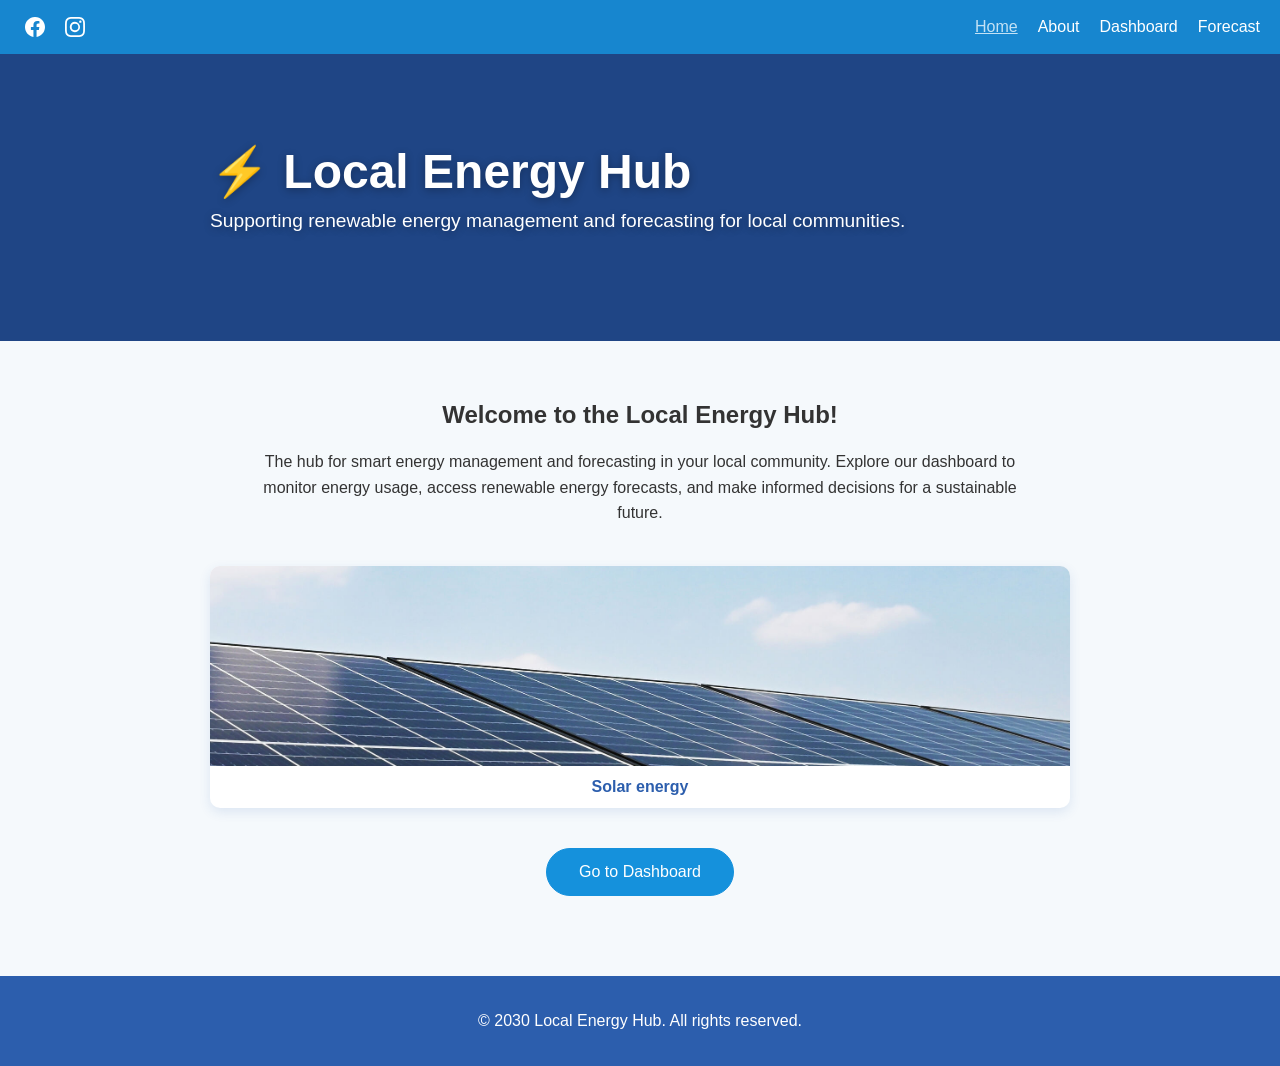
==== commit ddb8c9b8: "Match the site to the version on the slides Remove the hotlinked Unsplash photos: plain blue headers" ====
--- a/index.html
+++ b/index.html
@@ -3,14 +3,13 @@
 
 <head>
     <meta charset="UTF-8">
-    <meta name="viewport" content="width=device-width, initial-scale=1.0">
     <title>Local Energy Hub</title>
     <link rel="stylesheet" href="css/style.css">
 </head>
 
 <body>
 
-    <header class="site-header header-home">
+    <header class="site-header">
 
         <div class="header-top-bar">
 
@@ -79,22 +78,6 @@
                 <figcaption>Solar energy</figcaption>
             </figure>
 
-            <figure class="photo-card">
-                <img
-                    src="https://images.unsplash.com/photo-1602315458066-a6ca1638b96f?auto=format&fit=crop&w=800&q=80"
-                    alt="Wind turbines in a field"
-                >
-                <figcaption>Wind energy</figcaption>
-            </figure>
-
-            <figure class="photo-card">
-                <img
-                    src="https://images.unsplash.com/photo-1762960504300-1bcbdd8d9e53?auto=format&fit=crop&w=800&q=80"
-                    alt="Solar panels on a rooftop"
-                >
-                <figcaption>Local rooftops</figcaption>
-            </figure>
-
         </section>
 
 
--- a/css/style.css
+++ b/css/style.css
@@ -29,50 +29,15 @@
 
 .site-header {
     width: 100%;
-    background-color: #2C5EAD;
+    background-color: #1F4585;
     color: white;
 }
 
 
-/* Header Photos */
-
-.header-home,
-.header-about,
-.header-dashboard,
-.header-forecast {
-    background-size: cover;
-    background-position: center;
-}
-
-.header-home {
-    background-image:
-        linear-gradient(rgba(20, 50, 100, 0.55), rgba(20, 50, 100, 0.55)),
-        url("https://images.unsplash.com/photo-1767627616133-8486af8da288?auto=format&fit=crop&w=1800&q=80");
-}
-
-.header-about {
-    background-image:
-        linear-gradient(rgba(20, 50, 100, 0.55), rgba(20, 50, 100, 0.55)),
-        url("https://images.unsplash.com/photo-1762960504300-1bcbdd8d9e53?auto=format&fit=crop&w=1800&q=80");
-}
-
-.header-dashboard {
-    background-image:
-        linear-gradient(rgba(20, 50, 100, 0.55), rgba(20, 50, 100, 0.55)),
-        url("https://images.unsplash.com/photo-1602315458066-a6ca1638b96f?auto=format&fit=crop&w=1800&q=80");
-}
-
-.header-forecast {
-    background-image:
-        linear-gradient(rgba(20, 50, 100, 0.55), rgba(20, 50, 100, 0.55)),
-        url("https://images.unsplash.com/photo-1780047053902-9bcf0f8af9fb?auto=format&fit=crop&w=1800&q=80");
-}
-
-
 /* Top Bar */
 
 .header-top-bar {
-    background-color: rgba(21, 145, 220, 0.85);
+    background-color: #1786CF;
 
     display: flex;
     justify-content: space-between;
@@ -643,43 +608,8 @@
 
 
 /* --------------------------------------------------
-   SMALL SCREENS
--------------------------------------------------- */
-
-@media (max-width: 700px) {
-    .header-top-bar,
-    .energy-cards,
-    .forecast-cards,
-    .photo-row {
-        flex-direction: column;
-    }
-
-    .header-top-bar {
-        gap: 10px;
-    }
-
-    .header-content {
-        padding: 50px 20px;
-    }
-}
-
-
-/* --------------------------------------------------
    SPACER
 -------------------------------------------------- */
-
-.section-image {
-    width: 100%;
-    height: 350px;
-
-    display: block;
-    object-fit: cover;
-
-    margin-top: 30px;
-
-    border-radius: 10px;
-}
-
 
 .spacer-lg {
     height: 40px;
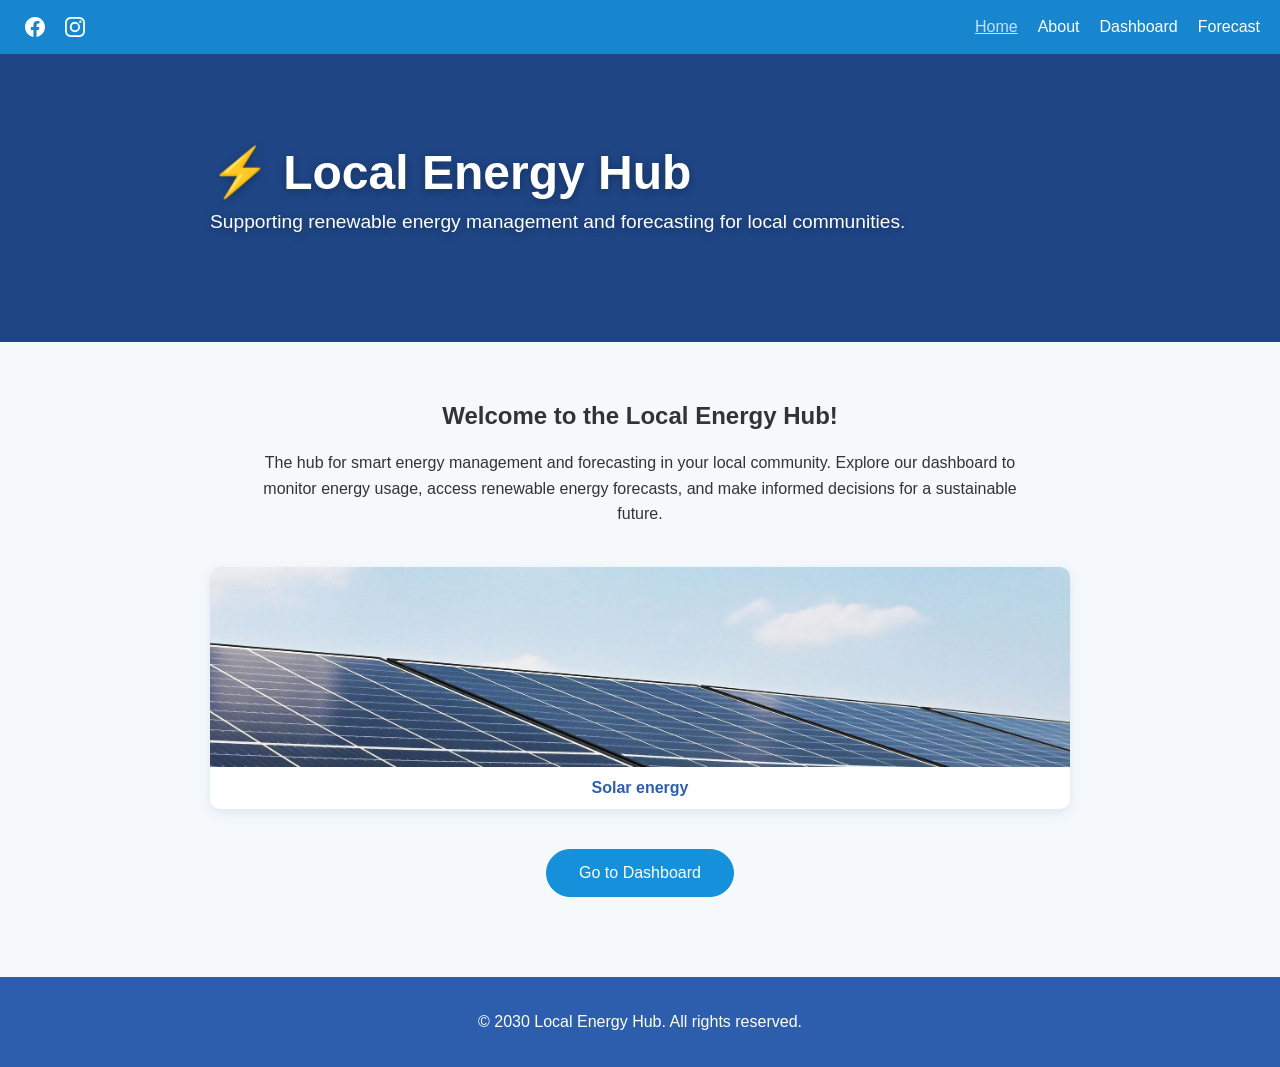
==== commit b62b1221: "Show emojis as images so they look like the video on every computer Co-Authored-By: Claude Opus 5.5 " ====
--- a/index.html
+++ b/index.html
@@ -38,7 +38,7 @@
 
         <div class="header-content">
             <h1 class="page-title">
-                ⚡ Local Energy Hub
+                <img class="emoji" src="images/emojis/lightning.png" alt="⚡"> Local Energy Hub
             </h1>
 
             <p class="page-subtitle">
--- a/css/style.css
+++ b/css/style.css
@@ -608,6 +608,24 @@
 
 
 /* --------------------------------------------------
+   EMOJIS (images, so they look the same on every computer)
+-------------------------------------------------- */
+
+.emoji {
+    width: 1.2477em;
+    height: 1.175em;
+
+    margin-bottom: 0.013em;
+
+    vertical-align: -0.245em;
+}
+
+.page-title .emoji {
+    filter: drop-shadow(0 2px 4px rgba(0, 0, 0, 0.3));
+}
+
+
+/* --------------------------------------------------
    SPACER
 -------------------------------------------------- */
 
